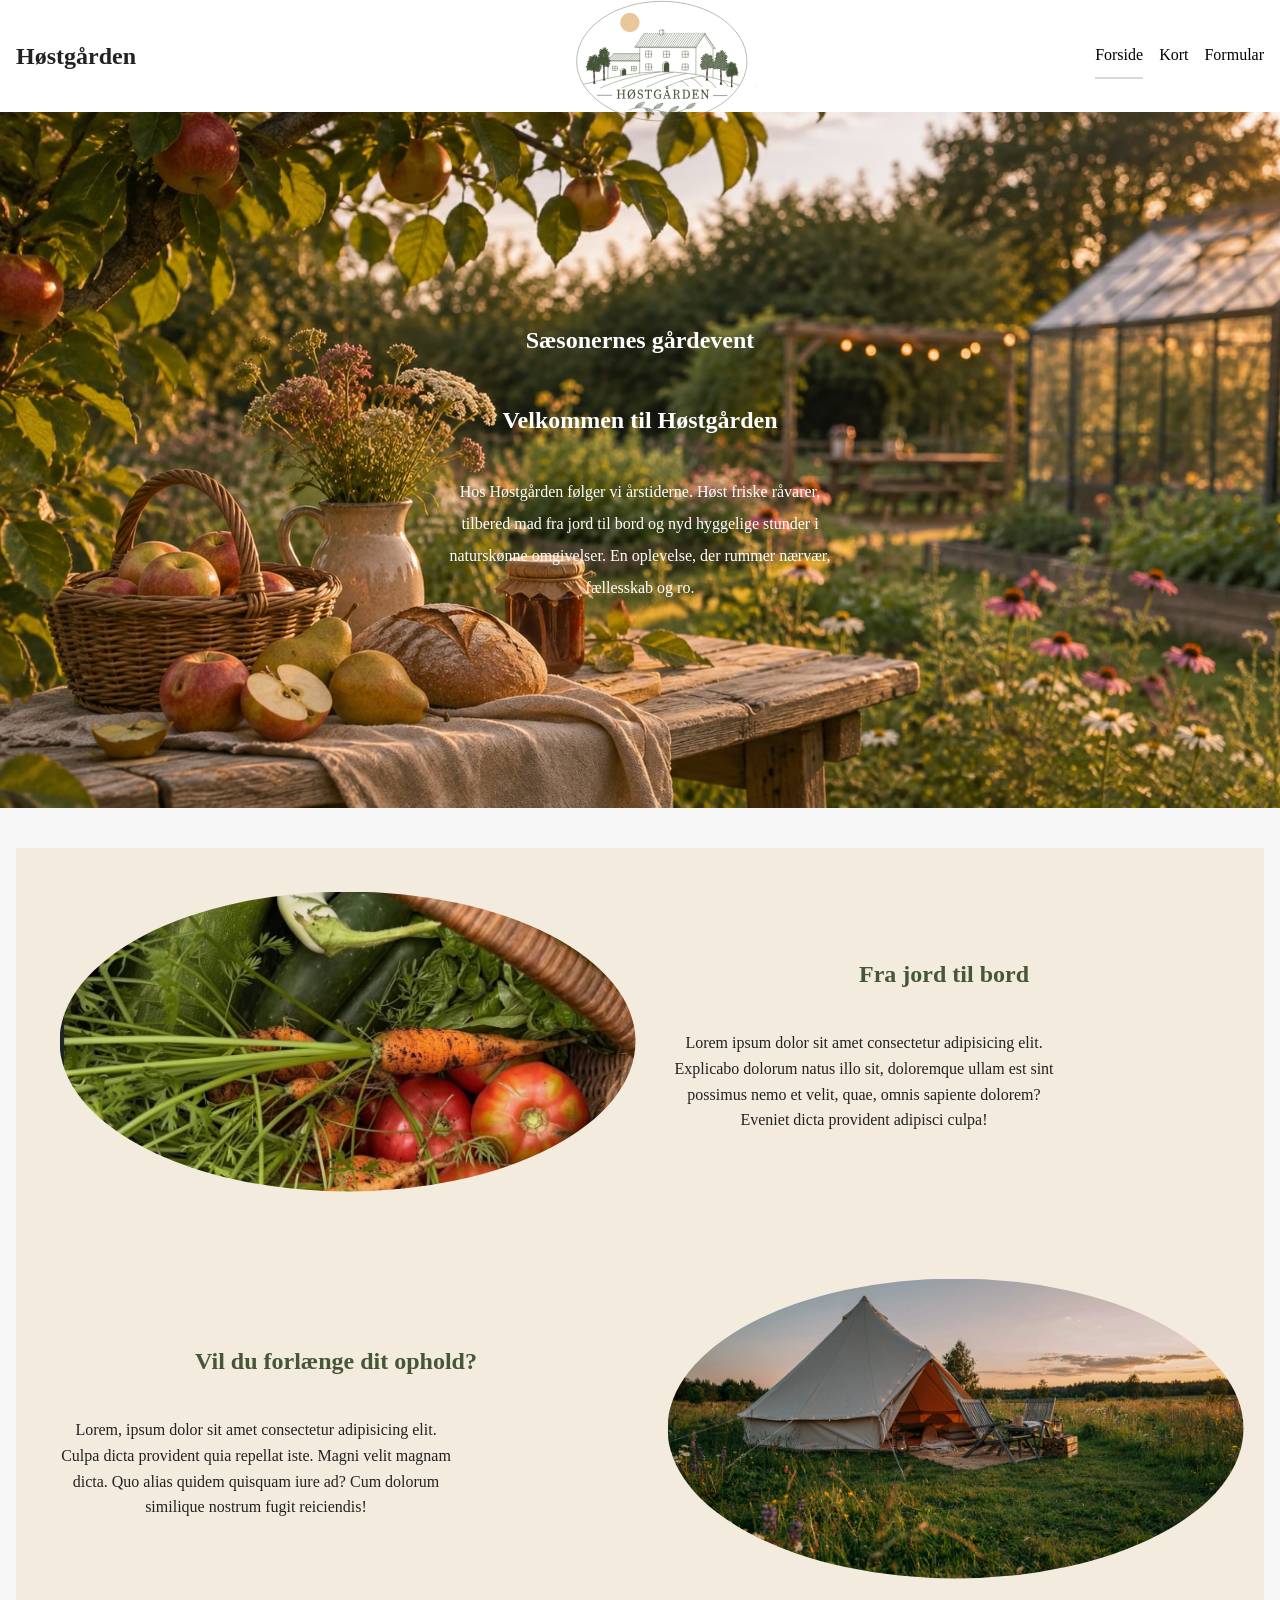
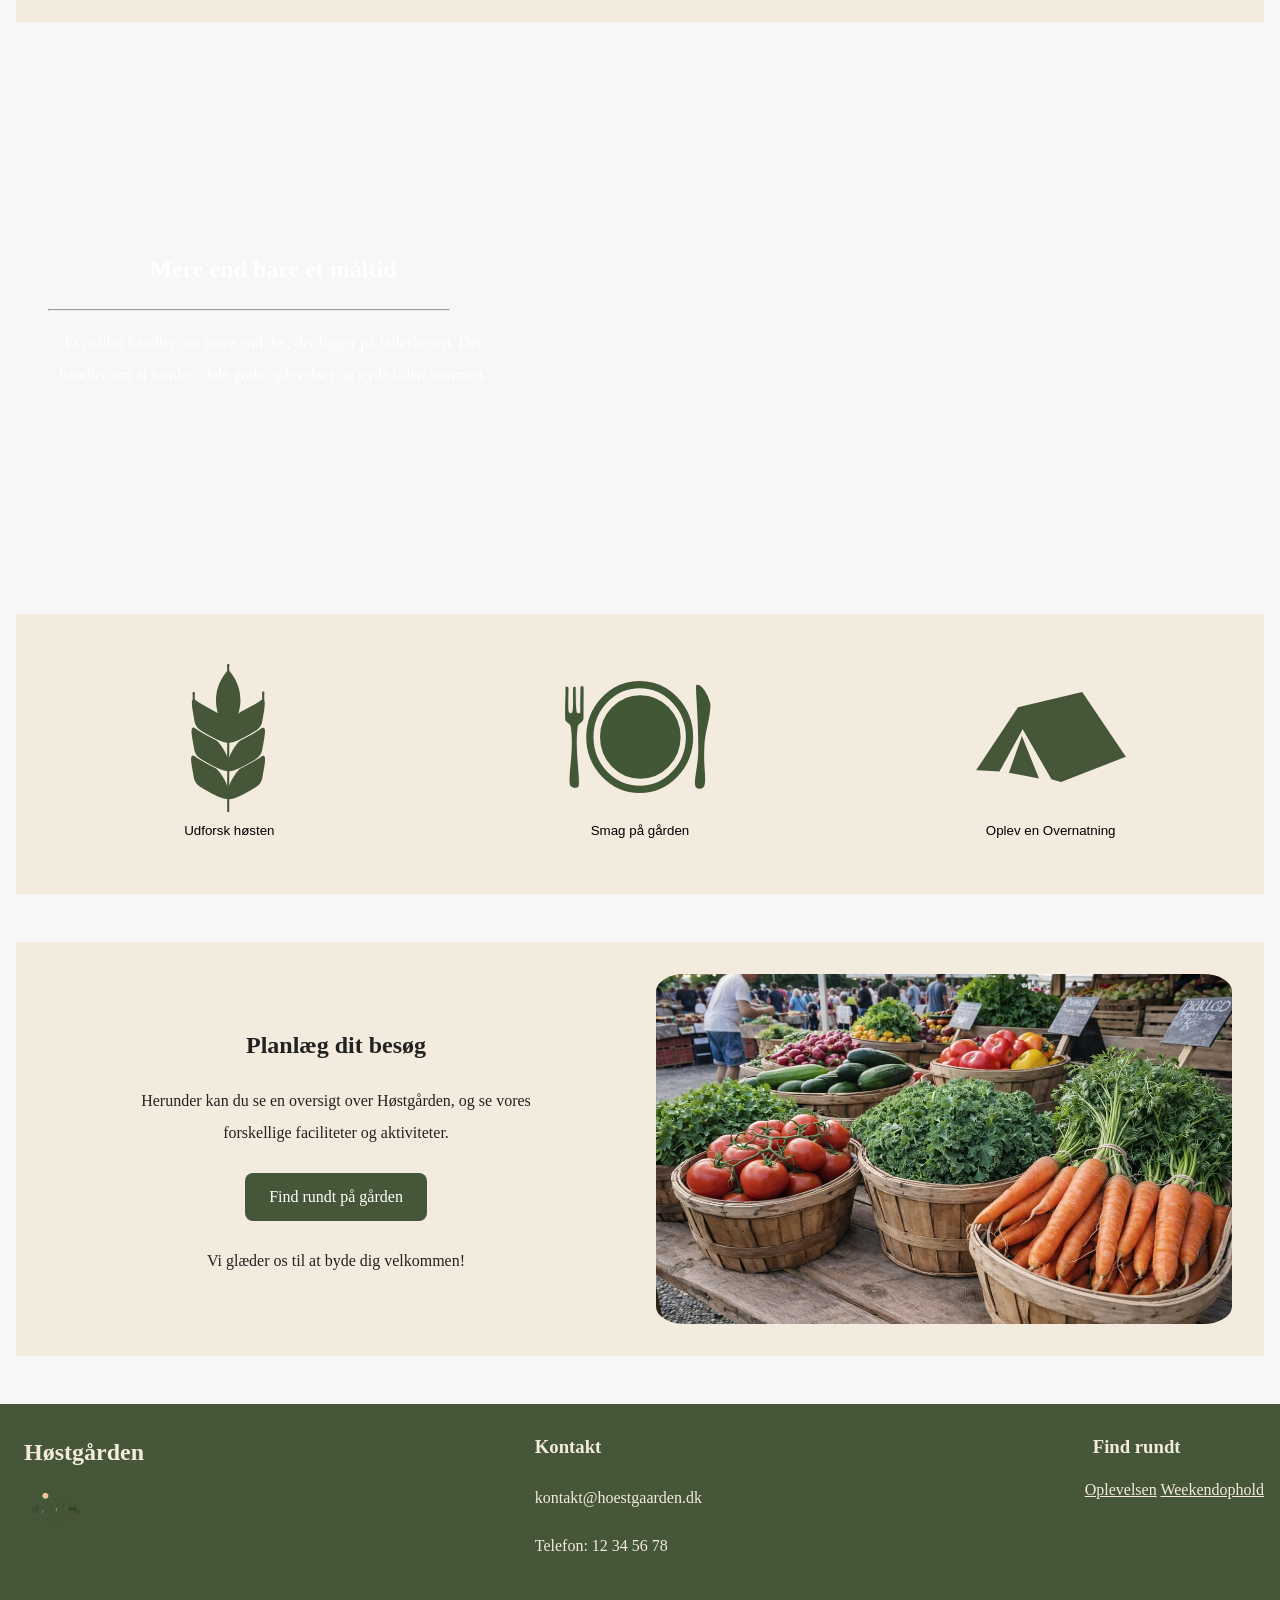
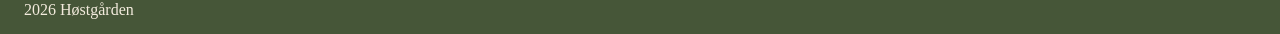
==== index.html @ 7b54ae26 "Forisde senest ændret 10/11" ====
<!DOCTYPE html>
<html lang="da">

<head>
  <meta charset="UTF-8">
  <meta name="viewport" content="width=device-width, initial-scale=1.0">
  <title>Høstgården</title>
  <link rel="preconnect" href="https://fonts.googleapis.com">
  <link rel="preconnect" href="https://fonts.gstatic.com" crossorigin>
  <link
    href="https://fonts.googleapis.com/css2?family=Cactus+Classical+Serif&family=Labrada:ital,wght@0,100..900;1,100..900&family=Montserrat:ital,wght@0,100..900;1,100..900&display=swap"
    rel="stylesheet">
  <link rel="stylesheet" href="./starter.css">
  <link rel="stylesheet" href="./style.css">
</head>

<body>
  <header class="site-header">
    <div class="header-content">
      <a class="site-logo" href="./">Høstgården</a>
      <img src="billeder/eventsitelogo.svg" alt="Høstgårdens logo" class="header-logo">
      <nav class="site-nav">
        <button>Menu</button>
        <ul class="menu" id="menu" popover>
          <li><a href="./" aria-current="page">Forside</a></li>
          <li><a href="./svg.html">Kort</a></li>
          <li><a href="./form.html">Formular</a></li>
        </ul>
      </nav>
    </div>
  </header>

  <main>
    <section class="hero">
      <div class="hero-indhold">
        <h1>Sæsonernes gårdevent</h1>
        <h2>Velkommen til Høstgården</h2>
        <p>Hos Høstgården følger vi årstiderne. Høst friske råvarer, tilbered mad fra jord til bord og
          nyd hyggelige stunder i naturskønne omgivelser. En oplevelse, der rummer nærvær, fællesskab og ro.</p>
      </div>
    </section>

    <section class="intro">
      <img src="/billeder/hostimg.jpg" alt="">
      <div>
        <h2>Fra jord til bord</h2>
        <p>Lorem ipsum dolor sit amet consectetur adipisicing elit. Explicabo dolorum natus illo sit, doloremque ullam
          est sint possimus nemo et velit, quae, omnis sapiente dolorem? Eveniet dicta provident adipisci culpa!</p>
      </div>
    </section>

    <section class="eventyr">
      <div>
        <h2>Vil du forlænge dit ophold?</h2>
        <p>Lorem, ipsum dolor sit amet consectetur adipisicing elit. Culpa dicta provident quia repellat iste. Magni
          velit magnam dicta. Quo alias quidem quisquam iure ad? Cum dolorum similique nostrum fugit reiciendis!</p>
      </div>
      <img src="/billeder/sovimg.png" alt="">
    </section>

    <section class="måltid">
      <div class="måltid-tekst">
        <h2>Mere end bare et måltid</h2>
        <hr>
        <p>Et måltid handler om mere end det, der ligger på tallerkenen. Det handler om at samles, dele gode
          oplevelser og nyde
          tiden sammen.</p>
      </div>
    </section>

    <section class="popupelementer">
      <div class="popup-figurer">

        <button type="button" popovertarget="popup-host">
          <img src="/billeder/høst.svg" alt="Høst">
          <p>Udforsk høsten</p>
        </button>

        <div id="popup-host" popover>
          <h2>Høst</h2>
          <p>Lorem ipsum dolor sit amet, consectetur adipisicing elit. Distinctio modi ipsa possimus, iusto, culpa vitae
            voluptas asperiores vero reiciendis illum adipisci sapiente eius sequi suscipit.</p>
          <img src="/billeder/hostimg.jpg" alt="">
        </div>

        <button type="button" popovertarget="popup-spis">
          <img src="/billeder/spis.svg" alt="spis">
          <p>Smag på gården</p>
        </button>

        <div id="popup-spis" popover>
          <h2>Spis</h2>
          <p>Lorem ipsum dolor sit amet consectetur adipisicing elit. Architecto porro officia, quo, aperiam tempora
            saepe facilis laudantium autem incidunt quisquam fugiat.</p>
          <img src="billeder/spisimg.jpg" alt="Spis">
        </div>

        <button type="button" popovertarget="popup-sov">
          <img src="/billeder/sov.svg" alt="Sov">
          <p>Oplev en Overnatning</p>
        </button>

        <div id="popup-sov" popover>
          <h2>Sov</h2>
          <p>Lorem ipsum dolor sit amet consectetur adipisicing elit. Exercitationem nihil possimus nostrum vel sit
            magni adipisci, impedit tempore dolores ab eos iste beatae dolore libero, id ea sed atque? Eos.</p>
          <img src="billeder/sovimg.png" alt="">
        </div>

      </div>
    </section>


    <section class="planlæg-besøg">
      <div class="planlæg-tekst">
        <h2>Planlæg dit besøg</h2>
        <p>Herunder kan du se en oversigt over Høstgården,
          og se vores forskellige faciliteter og aktiviteter.
        </p>
        <a href="#" class="knap">Find rundt på gården</a>

        <p class="velkommen">
          Vi glæder os til at byde dig velkommen!
        </p>
      </div>

      <img class="nederstebillede" src="billeder/nederstebillede.jpg" alt="hovedhuset">
    </section>
  </main>

  <footer class="site-footer">

    <div class="footer-content">

      <div class="footer-logo">
        <h2>Høstgården</h2>
        <img src="billeder/eventsitelogo.svg" alt="">
      </div>

      <div class="footer-kontakt">
        <h3>Kontakt</h3>
        <p>kontakt@hoestgaarden.dk</p>
        <p>Telefon: 12 34 56 78</p>
      </div>

      <div class="footer-links">
        <h3>Find rundt</h3>
        <a href="#oplevelsen">Oplevelsen</a>
        <a href="#ophold">Weekendophold</a>
      </div>

    </div>

    <div class="footer-bottom">
      <p>2026 Høstgården</p>
    </div>

  </footer <script src="./script.js">
  </script>
</body>

</html>
---- style.css ----
/* Fonts */
.cactus-classical-serif-regular {
  font-family: "Cactus Classical Serif", serif;
  font-weight: 400;
  font-style: normal;
}

.labrada {
  font-family: "Labrada", serif;
  font-optical-sizing: auto;
  font-weight: 400;
  font-style: italic;
}

.montserrat {
  font-family: "Montserrat", sans-serif;
  font-optical-sizing: auto;
  font-weight: 400;
  font-style: normal;
}

/* Variabler */
html {
  --color-page: #f7f7f7;
  --color-surface: #fff;
  --color-text: #222;
  --color-muted: #666;
  --color-border: #d8d8d8;
  --space-05: 0.5rem;
  --space-1: 1rem;
  --space-2: 2rem;
  --space-3: 3rem;

  background: var(--color-page);
  color: var(--color-text);
}

/* Globalt layout */
body {
  margin: 0;
  min-height: 100svh;
  line-height: 2;
  display: grid;
  grid-template-rows: auto 1fr auto;
  grid-template-columns: minmax(1rem, 1fr) minmax(0, 85rem) minmax(1rem, 1fr);
}

main {
  display: grid;
  grid-template-columns: inherit;
  grid-column: 1 / -1;
  align-content: start;
}

main > * {
  grid-column: 2;
  padding-block: var(--space-3);
}

/* Forside */
.hero {
  background-image: url(/billeder/herobillede.jpg);
  background-size: cover;
  grid-column: 1/-1;
  min-height: 600px;
  display: grid;
  place-items: center;
  margin-bottom: 2.5rem;
}
.hero-indhold {
  color: #fff;
  text-align: center;
  display: grid;
  grid-template-columns: 1fr;
  gap: 1rem;
}
.hero-indhold p {
  max-width: 50ch;
}
.hero-logo {
  width: 120px;
  height: auto;
  justify-self: center;
}

.intro,
.eventyr {
  display: grid;
  grid-template-columns: 1fr 1fr;
  align-items: center;
  gap: 2rem;
  text-align: center;
  padding: 2rem;
  background-color: #f3ebdd;
}

.intro h2,
.eventyr h2 {
  margin-bottom: 1rem;
  color: #465638;
}

.intro h2,
.intro p,
.eventyr h2,
.eventyr p {
  text-align: center;
}

.intro p,
.eventyr p {
  max-width: 50ch;
  line-height: 1.6;
  text-align: center;
}

.intro > img,
.eventyr img {
  width: 100%;
  height: 300px;
  object-fit: cover;
  padding: 2%;
  border-radius: 65%;
}

h1,
h2,
h3,
p {
  margin: 0;
  padding: 0.5rem;
}

.popupelementer {
  background-color: #f3ebdd;
  margin-top: 3rem;
  padding: 3rem 2rem;
}

.popupelementer [popover] {
  background-color: #e1e6d8;
  color: #465638;
  border: 1px solid #465638;
  border-radius: 2%;
  padding: 2rem;
  width: 400px;
  max-width: 90%;
  max-height: 500px;
  margin: auto;

  opacity: 0;
  transition: 0.5s;
  transition-behavior: allow-discrete;
}

.eventyr .popupelementer {
  grid-column: 1 / -1;
  width: 100%;
  margin-top: 0;
}
.popupelementer [popover] img {
  display: block;
  width: 100%;
  max-width: 300px;
  height: 200px;
  object-fit: cover;
  border-radius: 20px;
  margin: 1rem auto;
}

.popupelementer :popover-open {
  opacity: 1;
}

@starting-style {
  .popupelementer [popover]:popover-open {
    opacity: 0;
  }
}

.popup-figurer button img {
  width: 150px;
  height: 150px;
  object-fit: contain;
}

.popup-figurer button {
  border: none;
  background: transparent;
  padding: 0;
  cursor: pointer;
}
.popup-figurer {
  display: grid;
  grid-template-columns: repeat(3, 1fr);
  gap: 3rem;
  justify-items: center;
}

.måltid {
  background-image: url("/billeder/mereendmåltid.jpg");
  background-size: cover;
  background-position: center;
  min-height: 400px;
  margin-top: 3rem;
  display: grid;
  place-items: center start;
  text-align: left;
  color: white;
}
.måltid-tekst {
  max-width: 450px;
  text-align: center;
  padding: 3rem 2rem;
}

.måltid hr {
  width: 400px;
  margin-left: 0;
}

.planlæg-besøg {
  display: grid;
  grid-template-columns: 1fr 1fr;
  align-items: center;
  gap: 2rem;
  background-color: #f3ebdd;
  padding: 2rem;
  margin-top: 3rem;
  margin-bottom: 3rem;
}

.planlæg-besøg > img {
  width: 100%;
  height: 350px;
  object-fit: cover;
}

.planlæg-tekst {
  padding: 2rem;
  text-align: center;
  align-self: center;
  justify-self: center;
  max-width: 450px;
}

.knap {
  display: inline-block;
  background-color: #465638;
  color: white;
  padding: 0.5rem 1.5rem;
  border-radius: 8px;
  text-decoration: none;
  margin: 1rem;
}

.nederstebillede {
  border-radius: 5%;
}

.svg-page {
  display: grid;
  gap: var(--space-2);
}

.svg-intro {
  display: grid;
  gap: var(--space-1);
  max-width: 60ch;
}

.svg-intro p {
  color: var(--color-muted);
}

.svg-layout {
  display: grid;
  gap: var(--space-2);
  align-items: start;
  @media (width > 800px) {
    grid-template-columns: 1fr min(40%, 36ch);
  }
}

.form-page {
  display: grid;
  gap: var(--space-2);
  @media (width > 600px) {
    grid-template-columns: min(40%, 50ch) 1fr;
  }
}

.form-intro {
  display: grid;
  gap: var(--space-1);
  align-content: start;
  max-width: 60ch;
}

.form-intro p {
  color: var(--color-muted);
}

.opsamling-page {
  display: grid;
  gap: var(--space-2);
  align-items: start;

  @media (width > 800px) {
    grid-template-columns: minmax(0, 44ch) minmax(20rem, 1fr);
  }
}

.opsamling-intro {
  display: grid;
  gap: var(--space-1);
  max-width: 60ch;
}

.opsamling-intro p {
  color: var(--color-muted);
}

.error-page {
  display: grid;
  gap: var(--space-1);
  max-width: 60ch;
}

.error-page p {
  color: var(--color-muted);
}

/* Header og footer */
.site-header,
.site-footer {
  grid-column: 1 / -1;

  display: grid;
  grid-template-columns: inherit;
  background: var(--color-surface);
}

.site-footer,
.site-footer h2,
.site-footer h3,
.site-footer p,
.site-footer a {
  background-color: #465638;
  color: #f3ebdd;
}

.header-content,
.footer-content,
.footer-bottom {
  grid-column: 2;
}

.header-content {
  min-height: 7rem;
  display: flex;
  justify-content: space-between;
  align-items: center;
  gap: var(--space-1);
}

.site-logo {
  color: inherit;
  font-weight: 700;
  text-decoration: none;
  font-size: 1.5rem;
}

.header-logo {
  width: 250px;
  height: auto;
  position: absolute;
  left: 42%;
}

.footer-content {
  padding-block: var(--space-1);
  display: flex;
  flex-wrap: wrap;
  justify-content: space-between;
  gap: var(--space-1);
  color: var(--color-muted);
}

.footer-logo img {
  width: 80px;
  height: auto;
}

/* Navigation */
[popover] {
  margin: 0;
  padding: 0;
  border: none;
  background: transparent;
}

.site-nav button {
  padding: 0.4rem 0.7rem;
  border: 1px solid var(--color-border);
  background: var(--color-surface);
  @media (width > 600px) {
    display: none;
  }
}

.menu {
  margin: 0;
  padding: var(--space-1);
  list-style: none;
  background: var(--color-surface);
  border: 1px solid var(--color-border);
  @media (width > 600px) {
    display: flex;
    gap: var(--space-1);
    padding: 0;
    border: none;
    background: none;
    position: static;
  }
}

.menu a {
  display: block;
  padding: 0.4rem 0;
  color: inherit;
  text-decoration: none;
  border-bottom: 2px solid #0000;
  font-size: 1rem;
}

.menu a[aria-current="page"] {
  border-bottom-color: var(--color-border);
}

/* Flader */
.panel,
.svg-placeholder,
.form-placeholder,
.opsamling-placeholder {
  background: var(--color-surface);
  border: 1px solid var(--color-border);
}

.panel {
  padding: var(--space-1);
  display: grid;
  gap: var(--space-1);
}

.svg-placeholder,
.opsamling-placeholder {
  min-height: -webkit-fill-available;
  min-height: stretch;
}

.form-placeholder {
  min-height: -webkit-fill-available;
  min-height: stretch;
  padding: var(--space-1);
}

/* Details */
.accordion {
  display: grid;
  gap: var(--space-05);
}

.accordion-item {
  border: 1px solid var(--color-border);
  background: var(--color-surface);
}

.accordion-item p {
  padding: 0 var(--space-1) var(--space-1);
  color: var(--color-muted);
}

/* Knap/link */
.button {
  justify-self: start;
  display: inline-block;
  padding: 0.5rem 0.8rem;
  border: 1px solid var(--color-border);
  background: var(--color-surface);
  color: inherit;
  text-decoration: none;
}
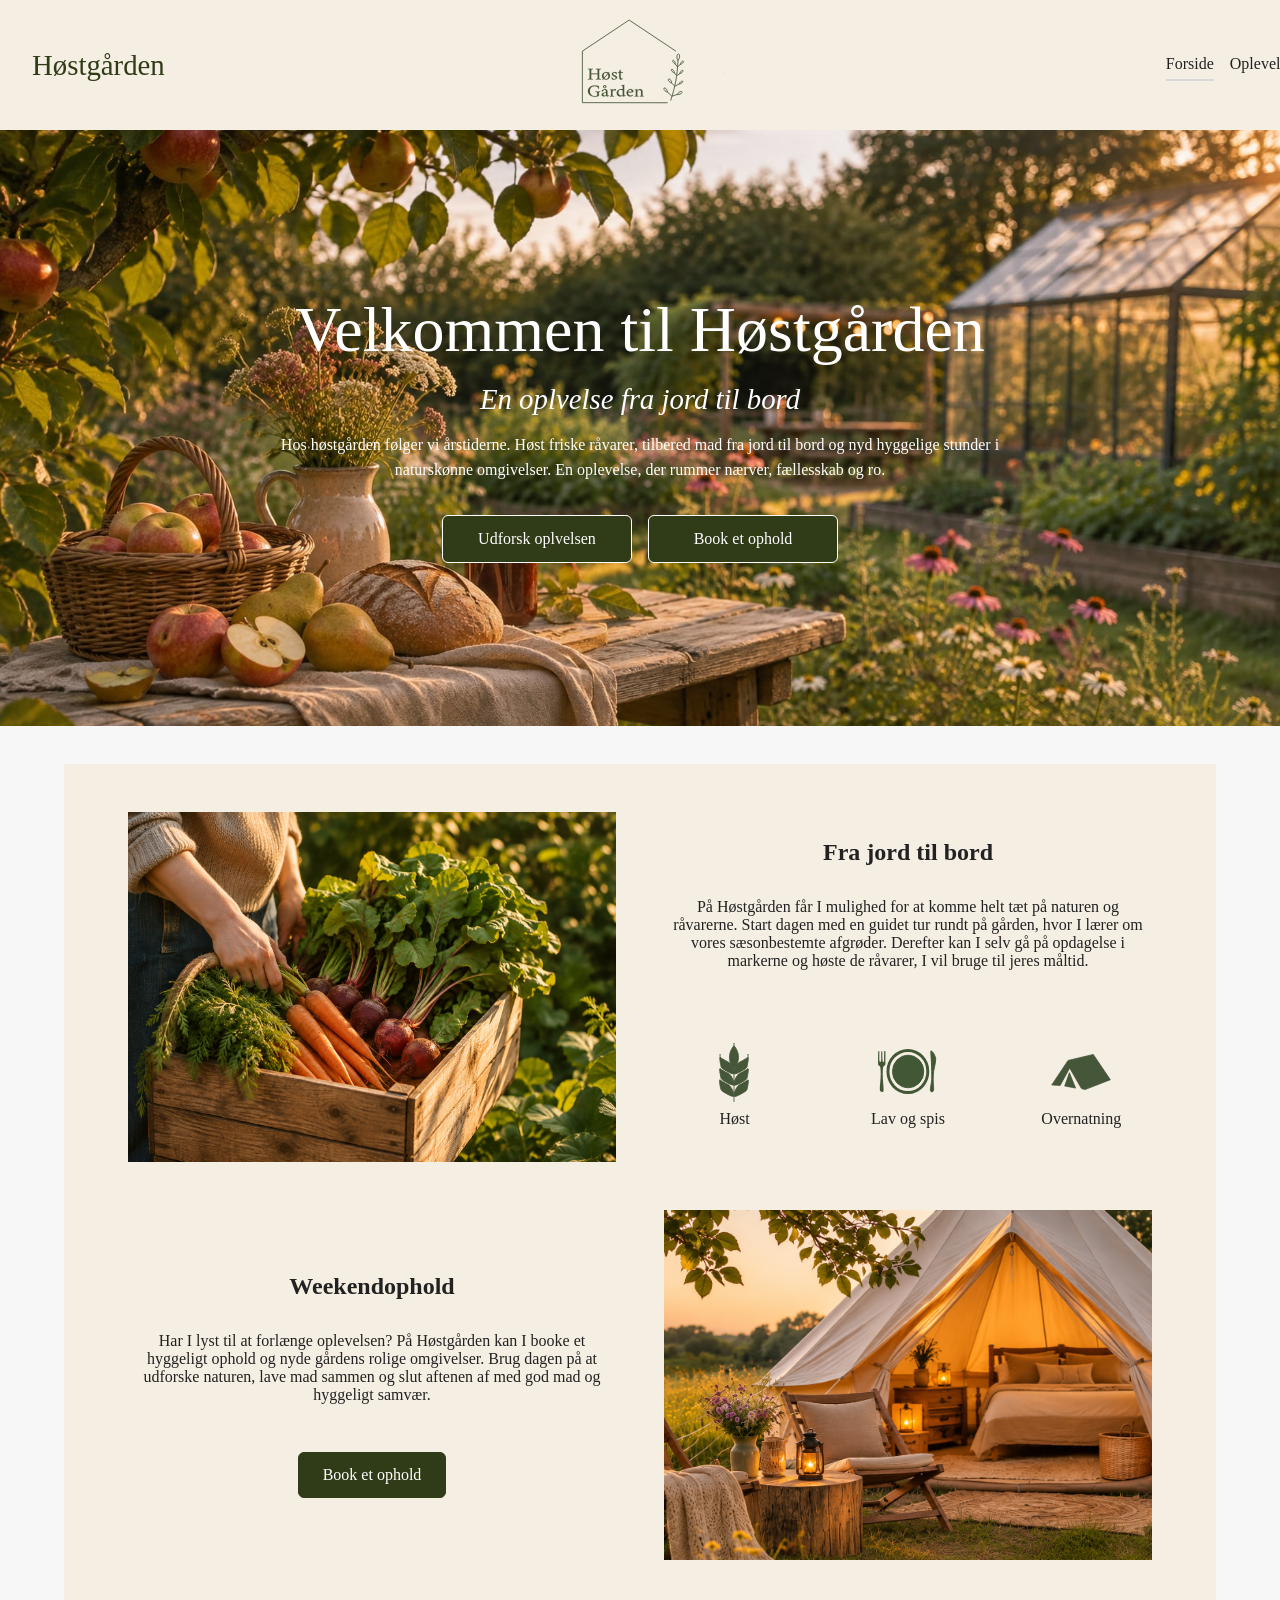
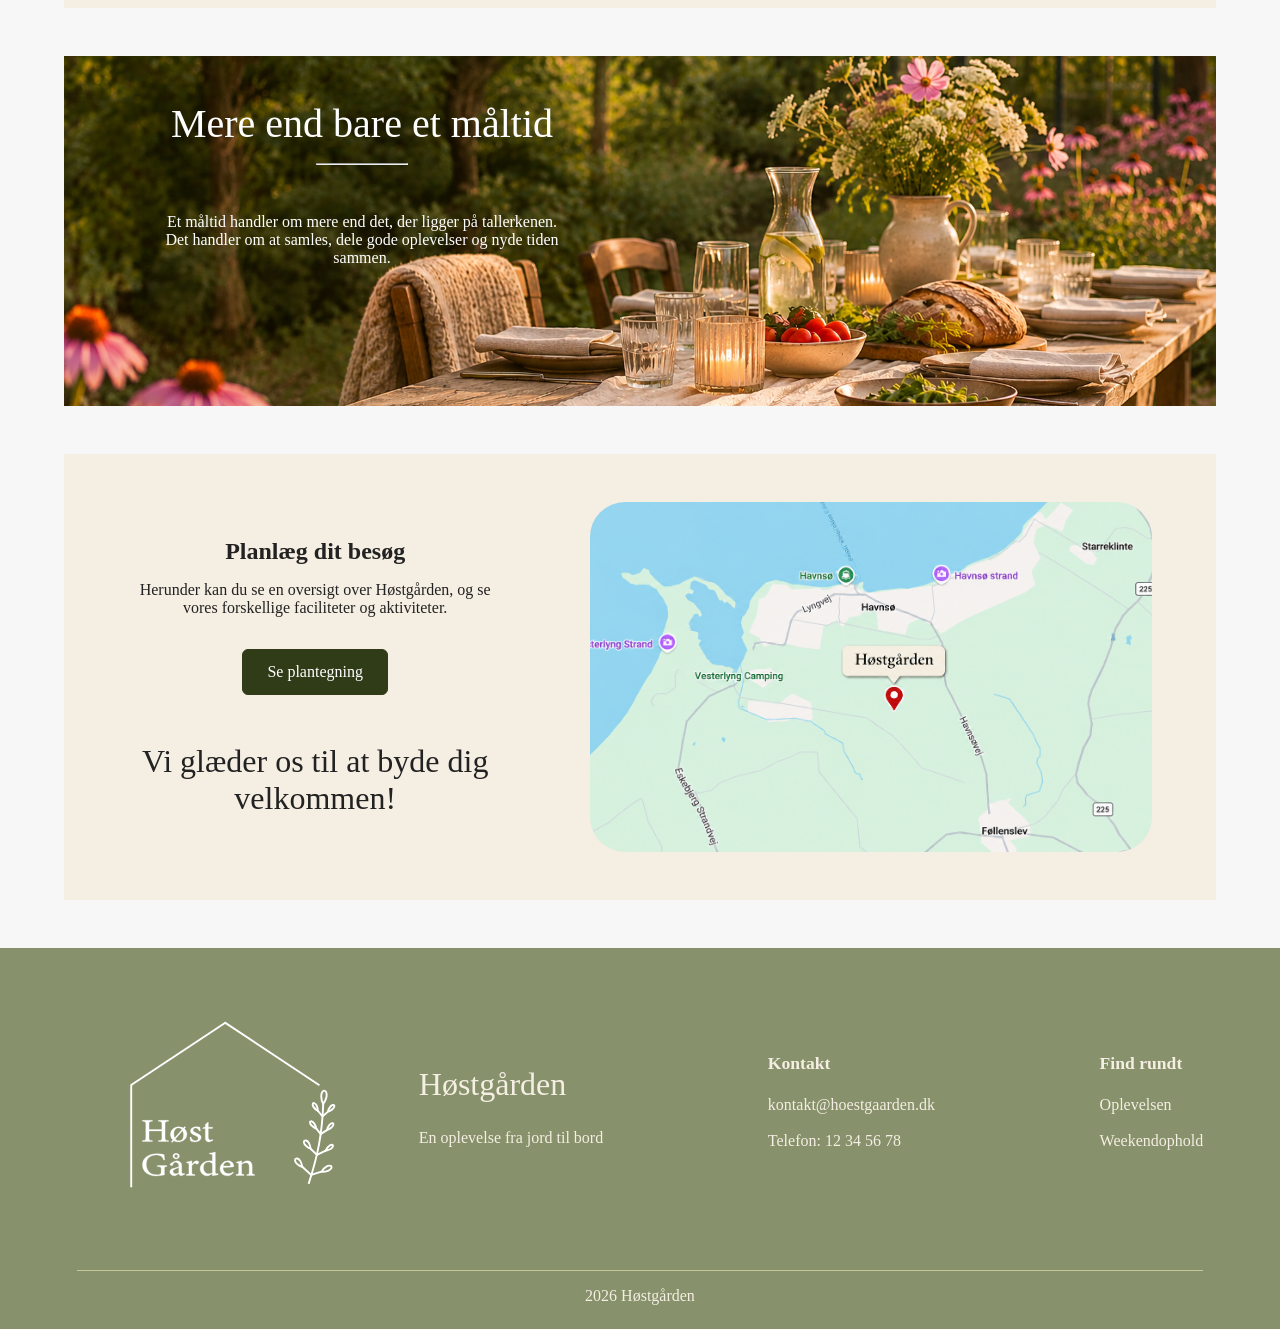
==== commit 75336d0e: "Merge pull request #1 from Natasjawpe/Forside-ida Færdig forside 10/11" ====
--- a/index.html
+++ b/index.html
@@ -5,11 +5,6 @@
   <meta charset="UTF-8">
   <meta name="viewport" content="width=device-width, initial-scale=1.0">
   <title>Høstgården</title>
-  <link rel="preconnect" href="https://fonts.googleapis.com">
-  <link rel="preconnect" href="https://fonts.gstatic.com" crossorigin>
-  <link
-    href="https://fonts.googleapis.com/css2?family=Cactus+Classical+Serif&family=Labrada:ital,wght@0,100..900;1,100..900&family=Montserrat:ital,wght@0,100..900;1,100..900&display=swap"
-    rel="stylesheet">
   <link rel="stylesheet" href="./starter.css">
   <link rel="stylesheet" href="./style.css">
 </head>
@@ -18,44 +13,111 @@
   <header class="site-header">
     <div class="header-content">
       <a class="site-logo" href="./">Høstgården</a>
-      <img src="billeder/eventsitelogo.svg" alt="Høstgårdens logo" class="header-logo">
+      <img src="billeder/eventsite_logo_2.svg" alt="logo" class="header-logo">
       <nav class="site-nav">
-        <button>Menu</button>
-        <ul class="menu" id="menu" popover>
+        <ul class="menu">
           <li><a href="./" aria-current="page">Forside</a></li>
-          <li><a href="./svg.html">Kort</a></li>
-          <li><a href="./form.html">Formular</a></li>
+          <li><a href="#oplevelsen">Oplevelsen</a></li>
+          <li><a href="#ophold">Ophold</a></li>
+          <li><a href="#praktisk-info">Praktisk info</a></li>
         </ul>
       </nav>
     </div>
   </header>
 
   <main>
+
     <section class="hero">
-      <div class="hero-indhold">
-        <h1>Sæsonernes gårdevent</h1>
-        <h2>Velkommen til Høstgården</h2>
-        <p>Hos Høstgården følger vi årstiderne. Høst friske råvarer, tilbered mad fra jord til bord og
-          nyd hyggelige stunder i naturskønne omgivelser. En oplevelse, der rummer nærvær, fællesskab og ro.</p>
+      <div class="hero-text">
+
+        <h1>Velkommen til Høstgården</h1>
+        <h2>En oplvelse fra jord til bord</h2>
+        <p>Hos høstgården følger vi årstiderne. Høst friske råvarer, tilbered mad fra jord til bord og nyd hyggelige
+          stunder i naturskønne omgivelser. En oplevelse, der rummer nærver, fællesskab og ro.
+        </p>
+
+        <div class="hero-buttons">
+          <a href="#oplevelsen">Udforsk oplvelsen</a>
+          <a href="#" class="knap">Book et ophold</a>
+
+        </div>
+    </section>
+
+    <section class="oplevelsen" id="oplevelsen">
+
+      <img src="billeder/Grøntsagskurv.png" alt="Grøntsagskurv">
+
+      <div class="oplevelse-tekst">
+        <h2>Fra jord til bord</h2>
+
+        <p>På Høstgården får I mulighed for at komme helt tæt
+          på naturen og råvarerne. Start dagen med en guidet
+          tur rundt på gården, hvor I lærer om vores
+          sæsonbestemte afgrøder. Derefter kan I selv gå på
+          opdagelse i markerne og høste de råvarer, I vil
+          bruge til jeres måltid.
+        </p>
+        <div class="aktiviteter">
+
+          <button type="button" class="aktivitet" popovertarget="pop-host">
+            <img src="billeder/høst.svg" alt="Høst">
+            <p>Høst</p>
+          </button>
+
+          <button type="button" class="aktivitet" popovertarget="pop-spis">
+            <img src="billeder/spis.svg" alt="Lav og spis">
+            <p>Lav og spis</p>
+          </button>
+
+          <button type="button" class="aktivitet" popovertarget="pop-sov">
+            <img src="billeder/sov.svg" alt="Overnatning">
+            <p>Overnatning</p>
+          </button>
+
+        </div>
+
+        <div id="pop-host" popover>
+          <h2>Høst</h2>
+          <p>På Høstgården kan du selv høste friske, sæsonbestemte råvarer direkte fra marken. Oplev glæden ved at komme
+            tæt på
+            naturen og se, hvor maden kommer fra.</p>
+          <img src="billeder/hostimg.jpg" alt="">
+        </div>
+
+        <div id="pop-spis" popover>
+          <h2>Lav og spis</h2>
+          <p>Her kan I sammen tilberede et lækkert måltid med friske råvarer fra gården. Nyd madlavningen, fællesskabet
+            og oplevelsen
+            af at skabe et måltid fra bunden.</p>
+          <img src="billeder/spisimg.jpg" alt="">
+        </div>
+
+        <div id="pop-sov" popover>
+          <h2>Overnatning</h2>
+          <p>Nyd en overnatning midt i naturen, hvor I kan slappe af og komme helt ned i gear. Vågn op til frisk luft,
+            smukke
+            omgivelser og en hyggelig morgen på Høstgården.</p>
+          <img src="billeder/sovimg.png" alt="">
+        </div>
       </div>
     </section>
 
-    <section class="intro">
-      <img src="/billeder/hostimg.jpg" alt="">
-      <div>
-        <h2>Fra jord til bord</h2>
-        <p>Lorem ipsum dolor sit amet consectetur adipisicing elit. Explicabo dolorum natus illo sit, doloremque ullam
-          est sint possimus nemo et velit, quae, omnis sapiente dolorem? Eveniet dicta provident adipisci culpa!</p>
+    <section class="weekendophold" id="ophold">
+
+      <div class="weekend-tekst">
+        <h2>Weekendophold</h2>
+
+        <p>Har I lyst til at forlænge oplevelsen? På Høstgården kan I booke et hyggeligt ophold og nyde gårdens
+          rolige
+          omgivelser.
+          Brug dagen på at udforske naturen, lave mad sammen og slut aftenen af med god mad og hyggeligt samvær.
+        </p>
+
+        <a href="#" class="knap">Book et ophold</a>
       </div>
-    </section>
 
-    <section class="eventyr">
-      <div>
-        <h2>Vil du forlænge dit ophold?</h2>
-        <p>Lorem, ipsum dolor sit amet consectetur adipisicing elit. Culpa dicta provident quia repellat iste. Magni
-          velit magnam dicta. Quo alias quidem quisquam iure ad? Cum dolorum similique nostrum fugit reiciendis!</p>
-      </div>
-      <img src="/billeder/sovimg.png" alt="">
+      <img src="billeder/overnatning.png" alt="Hyggeligt ophold på Høstgården">
+
     </section>
 
     <section class="måltid">
@@ -68,63 +130,20 @@
       </div>
     </section>
 
-    <section class="popupelementer">
-      <div class="popup-figurer">
-
-        <button type="button" popovertarget="popup-host">
-          <img src="/billeder/høst.svg" alt="Høst">
-          <p>Udforsk høsten</p>
-        </button>
-
-        <div id="popup-host" popover>
-          <h2>Høst</h2>
-          <p>Lorem ipsum dolor sit amet, consectetur adipisicing elit. Distinctio modi ipsa possimus, iusto, culpa vitae
-            voluptas asperiores vero reiciendis illum adipisci sapiente eius sequi suscipit.</p>
-          <img src="/billeder/hostimg.jpg" alt="">
-        </div>
-
-        <button type="button" popovertarget="popup-spis">
-          <img src="/billeder/spis.svg" alt="spis">
-          <p>Smag på gården</p>
-        </button>
-
-        <div id="popup-spis" popover>
-          <h2>Spis</h2>
-          <p>Lorem ipsum dolor sit amet consectetur adipisicing elit. Architecto porro officia, quo, aperiam tempora
-            saepe facilis laudantium autem incidunt quisquam fugiat.</p>
-          <img src="billeder/spisimg.jpg" alt="Spis">
-        </div>
-
-        <button type="button" popovertarget="popup-sov">
-          <img src="/billeder/sov.svg" alt="Sov">
-          <p>Oplev en Overnatning</p>
-        </button>
-
-        <div id="popup-sov" popover>
-          <h2>Sov</h2>
-          <p>Lorem ipsum dolor sit amet consectetur adipisicing elit. Exercitationem nihil possimus nostrum vel sit
-            magni adipisci, impedit tempore dolores ab eos iste beatae dolore libero, id ea sed atque? Eos.</p>
-          <img src="billeder/sovimg.png" alt="">
-        </div>
-
-      </div>
-    </section>
-
-
     <section class="planlæg-besøg">
       <div class="planlæg-tekst">
         <h2>Planlæg dit besøg</h2>
         <p>Herunder kan du se en oversigt over Høstgården,
           og se vores forskellige faciliteter og aktiviteter.
         </p>
-        <a href="#" class="knap">Find rundt på gården</a>
+        <a href="#" class="knap">Se plantegning</a>
 
         <p class="velkommen">
           Vi glæder os til at byde dig velkommen!
         </p>
       </div>
 
-      <img class="nederstebillede" src="billeder/nederstebillede.jpg" alt="hovedhuset">
+      <img src="billeder/waypoint.jpg" alt="hovedhuset">
     </section>
   </main>
 
@@ -133,10 +152,17 @@
     <div class="footer-content">
 
       <div class="footer-logo">
-        <h2>Høstgården</h2>
-        <img src="billeder/eventsitelogo.svg" alt="">
+
+        <div class="footer-logo-box">
+          <img src="billeder/logo_hvid.svg" alt="Høstgården logo">
+        </div>
+
+        <div class="footer-brand-text">
+          <h2>Høstgården</h2>
+          <p>En oplevelse fra jord til bord</p>
+        </div>
+
       </div>
-
       <div class="footer-kontakt">
         <h3>Kontakt</h3>
         <p>kontakt@hoestgaarden.dk</p>
@@ -155,8 +181,8 @@
       <p>2026 Høstgården</p>
     </div>
 
-  </footer <script src="./script.js">
-  </script>
+  </footer>
+  <script src="./script.js"></script>
 </body>
 
 </html>
--- a/style.css
+++ b/style.css
@@ -1,24 +1,3 @@
-/* Fonts */
-.cactus-classical-serif-regular {
-  font-family: "Cactus Classical Serif", serif;
-  font-weight: 400;
-  font-style: normal;
-}
-
-.labrada {
-  font-family: "Labrada", serif;
-  font-optical-sizing: auto;
-  font-weight: 400;
-  font-style: italic;
-}
-
-.montserrat {
-  font-family: "Montserrat", sans-serif;
-  font-optical-sizing: auto;
-  font-weight: 400;
-  font-style: normal;
-}
-
 /* Variabler */
 html {
   --color-page: #f7f7f7;
@@ -39,52 +18,25 @@
 body {
   margin: 0;
   min-height: 100svh;
-  line-height: 2;
   display: grid;
   grid-template-rows: auto 1fr auto;
-  grid-template-columns: minmax(1rem, 1fr) minmax(0, 85rem) minmax(1rem, 1fr);
-}
-
-main {
-  display: grid;
-  grid-template-columns: inherit;
+  grid-template-columns: minmax(1rlh, 1fr) minmax(0, 75rem) minmax(1rlh, 1fr);
+}
+
+.hero {
+  background-image: url(billeder/høstgården.jpg);
+  background-size: cover;
+  background-position: center;
+  min-height: 500px;
   grid-column: 1 / -1;
-  align-content: start;
-}
-
-main > * {
-  grid-column: 2;
-  padding-block: var(--space-3);
-}
-
-/* Forside */
-.hero {
-  background-image: url(/billeder/herobillede.jpg);
-  background-size: cover;
-  grid-column: 1/-1;
-  min-height: 600px;
   display: grid;
   place-items: center;
-  margin-bottom: 2.5rem;
-}
-.hero-indhold {
-  color: #fff;
-  text-align: center;
-  display: grid;
-  grid-template-columns: 1fr;
-  gap: 1rem;
-}
-.hero-indhold p {
-  max-width: 50ch;
-}
-.hero-logo {
-  width: 120px;
-  height: auto;
-  justify-self: center;
-}
-
-.intro,
-.eventyr {
+  margin-bottom: 3%;
+  position: relative;
+  place-items: center;
+}
+.oplevelsen,
+.weekendophold {
   display: grid;
   grid-template-columns: 1fr 1fr;
   align-items: center;
@@ -94,168 +46,71 @@
   background-color: #f3ebdd;
 }
 
-.intro h2,
-.eventyr h2 {
-  margin-bottom: 1rem;
-  color: #465638;
-}
-
-.intro h2,
-.intro p,
-.eventyr h2,
-.eventyr p {
-  text-align: center;
-}
-
-.intro p,
-.eventyr p {
-  max-width: 50ch;
-  line-height: 1.6;
-  text-align: center;
-}
-
-.intro > img,
-.eventyr img {
-  width: 100%;
-  height: 300px;
-  object-fit: cover;
-  padding: 2%;
-  border-radius: 65%;
-}
-
-h1,
-h2,
-h3,
-p {
-  margin: 0;
-  padding: 0.5rem;
-}
-
-.popupelementer {
-  background-color: #f3ebdd;
-  margin-top: 3rem;
-  padding: 3rem 2rem;
-}
-
-.popupelementer [popover] {
-  background-color: #e1e6d8;
-  color: #465638;
-  border: 1px solid #465638;
-  border-radius: 2%;
-  padding: 2rem;
-  width: 400px;
-  max-width: 90%;
-  max-height: 500px;
-  margin: auto;
-
-  opacity: 0;
-  transition: 0.5s;
-  transition-behavior: allow-discrete;
-}
-
-.eventyr .popupelementer {
-  grid-column: 1 / -1;
-  width: 100%;
-  margin-top: 0;
-}
-.popupelementer [popover] img {
-  display: block;
-  width: 100%;
-  max-width: 300px;
-  height: 200px;
-  object-fit: cover;
-  border-radius: 20px;
-  margin: 1rem auto;
-}
-
-.popupelementer :popover-open {
-  opacity: 1;
-}
-
-@starting-style {
-  .popupelementer [popover]:popover-open {
-    opacity: 0;
-  }
-}
-
-.popup-figurer button img {
-  width: 150px;
-  height: 150px;
-  object-fit: contain;
-}
-
-.popup-figurer button {
-  border: none;
-  background: transparent;
-  padding: 0;
-  cursor: pointer;
-}
-.popup-figurer {
-  display: grid;
-  grid-template-columns: repeat(3, 1fr);
+.oplevelsen {
+  display: grid;
+  grid-template-columns: 1fr fr;
   gap: 3rem;
-  justify-items: center;
-}
-
-.måltid {
-  background-image: url("/billeder/mereendmåltid.jpg");
-  background-size: cover;
-  background-position: center;
-  min-height: 400px;
-  margin-top: 3rem;
-  display: grid;
-  place-items: center start;
-  text-align: left;
-  color: white;
-}
-.måltid-tekst {
-  max-width: 450px;
-  text-align: center;
-  padding: 3rem 2rem;
-}
-
-.måltid hr {
-  width: 400px;
-  margin-left: 0;
-}
-
-.planlæg-besøg {
-  display: grid;
-  grid-template-columns: 1fr 1fr;
-  align-items: center;
-  gap: 2rem;
-  background-color: #f3ebdd;
-  padding: 2rem;
-  margin-top: 3rem;
-  margin-bottom: 3rem;
-}
-
-.planlæg-besøg > img {
+  padding: 3rem 5%;
+  align-items: center;
+  padding-bottom: 0;
+  background-color: #f5eee3;
+}
+.oplevelsen > img {
   width: 100%;
   height: 350px;
   object-fit: cover;
 }
 
-.planlæg-tekst {
-  padding: 2rem;
-  text-align: center;
-  align-self: center;
-  justify-self: center;
-  max-width: 450px;
-}
-
-.knap {
-  display: inline-block;
-  background-color: #465638;
-  color: white;
-  padding: 0.5rem 1.5rem;
-  border-radius: 8px;
-  text-decoration: none;
-  margin: 1rem;
-}
-
-.nederstebillede {
-  border-radius: 5%;
+.oplevelse-tekst {
+  display: grid;
+  gap: 2rem;
+  justify-items: center;
+  align-content: center;
+}
+section.weekendophold {
+  display: grid;
+  grid-column: 1 / -1;
+  grid-template-columns: 1fr 1fr;
+  gap: 3rem;
+  align-items: center;
+  padding: 3rem 5%;
+  box-sizing: border-box;
+  background-color: #f5eee3;
+}
+
+section.weekendophold .weekend-tekst {
+  display: grid;
+  gap: 2rem;
+  justify-items: center;
+  align-content: center;
+}
+section.weekendophold img {
+  grid-column: 2;
+  grid-row: 1;
+  width: 100%;
+  height: 350px;
+  object-fit: cover;
+}
+
+h3,
+h2,
+p {
+  margin: 0;
+}
+
+main {
+  display: grid;
+  grid-template-columns: inherit;
+  grid-column: 1 / -1;
+  align-content: start;
+}
+
+main > * {
+  grid-column: 2;
+  padding-block: var(--space-3);
+}
+main > section {
+  grid-column: 1 / -1;
 }
 
 .svg-page {
@@ -341,18 +196,8 @@
   background: var(--color-surface);
 }
 
-.site-footer,
-.site-footer h2,
-.site-footer h3,
-.site-footer p,
-.site-footer a {
-  background-color: #465638;
-  color: #f3ebdd;
-}
-
 .header-content,
-.footer-content,
-.footer-bottom {
+.footer-content {
   grid-column: 2;
 }
 
@@ -368,14 +213,23 @@
   color: inherit;
   font-weight: 700;
   text-decoration: none;
-  font-size: 1.5rem;
+  font-size: 2rem;
+  position: absolute;
+  left: 2rem;
 }
 
 .header-logo {
-  width: 250px;
+  width: 330px;
   height: auto;
   position: absolute;
-  left: 42%;
+  left: 50%;
+  transform: translateX(-50%);
+  margin-bottom: 25px;
+}
+
+.header-content nav {
+  margin-left: auto;
+  margin-right: -16rem;
 }
 
 .footer-content {
@@ -385,11 +239,6 @@
   justify-content: space-between;
   gap: var(--space-1);
   color: var(--color-muted);
-}
-
-.footer-logo img {
-  width: 80px;
-  height: auto;
 }
 
 /* Navigation */
@@ -491,3 +340,425 @@
   color: inherit;
   text-decoration: none;
 }
+.site-header {
+  background-color: #f5eee3;
+  height: 130px;
+}
+
+.header-content {
+  min-height: 4.5rem;
+  padding: 0 2rem;
+}
+
+.site-logo {
+  font-family: Georgia, serif;
+  font-size: 1.8rem;
+  font-weight: normal;
+  color: #303b17;
+}
+
+.hero-text {
+  text-align: center;
+  color: white;
+  max-width: 750px;
+  width: 100%;
+  display: grid;
+  gap: 1rem;
+  justify-self: center;
+}
+
+.hero-text h1 {
+  font-family: Georgia, serif;
+  font-size: clamp(2.5rem, 5vw, 4rem);
+  font-weight: normal;
+  margin: 0;
+}
+
+.hero-text h2 {
+  font-family: Georgia, serif;
+  font-style: italic;
+  font-weight: normal;
+  font-size: 1.8rem;
+  margin: 0;
+}
+
+.hero-text p {
+  line-height: 1.6;
+  margin: 0;
+}
+
+.hero-buttons {
+  display: flex;
+  justify-content: center;
+  gap: 1rem;
+  margin-top: 1rem;
+}
+
+.hero-buttons a {
+  display: inline-block;
+  min-width: 190px;
+  box-sizing: border-box;
+  padding: 0.9rem 1.8rem;
+  background-color: #303b17;
+  color: white;
+  border: 1px solid white;
+  border-radius: 6px;
+  text-decoration: none;
+  text-align: center;
+}
+
+.hero-buttons .knap {
+  margin-top: 0;
+}
+
+.hero-buttons a:hover {
+  background-color: #46552a;
+}
+
+.knap {
+  display: inline-block;
+  background-color: #303b17;
+  color: white;
+  padding: 0.8rem 1.5rem;
+  border: 1px solid #303b17;
+  border-radius: 6px;
+  text-decoration: none;
+  margin-top: 1rem;
+}
+.knap:hover {
+  background-color: #46552a;
+}
+.aktiviteter {
+  display: grid;
+  grid-template-columns: repeat(3, 1fr);
+  justify-items: center;
+  align-items: center;
+  gap: 2rem;
+  width: 100%;
+  margin-top: 2rem;
+}
+
+.aktivitet {
+  display: flex;
+  flex-direction: column;
+  align-items: center;
+  justify-content: center;
+  gap: 0.5rem;
+  border: none;
+  background: transparent;
+  padding: 0.5rem;
+  cursor: pointer;
+  font: inherit;
+  color: inherit;
+  width: 100%;
+}
+
+.aktivitet img {
+  width: 60px;
+  height: 60px;
+  object-fit: contain;
+  display: block;
+}
+
+.aktivitet p {
+  margin: 0;
+}
+
+[popover] {
+  margin: 0;
+  padding: 2rem;
+  border: none;
+  border-radius: 10px;
+  background-color: #f5eee3;
+  color: #222;
+  max-width: 400px;
+  box-shadow: 0 4px 20px #0003;
+}
+
+[popover] img {
+  width: 100%;
+  height: 200px;
+  object-fit: cover;
+  margin-top: 1rem;
+}
+
+[popover] h2 {
+  margin-bottom: 1rem;
+}
+
+[popover] p {
+  line-height: 1.5;
+}
+
+.måltid {
+  background-image: url("billeder/langbord.png");
+  background-size: cover;
+  background-position: center;
+  min-height: 350px;
+  width: 90%;
+  margin: 3rem auto;
+  display: flex;
+  align-items: center;
+  justify-content: flex-start;
+  color: white;
+  box-sizing: border-box;
+  padding-top: 0;
+}
+
+.måltid h2 {
+  max-width: 500px;
+  font-family: cactus classical serif;
+  font-size: 2.5rem;
+  font-weight: normal;
+}
+
+.måltid-tekst {
+  text-align: center;
+  max-width: 500px;
+  margin-left: 3rem;
+}
+
+.måltid-tekst p {
+  font-size: italic;
+  margin: 3rem;
+}
+
+.måltid-tekst hr {
+  display: block;
+  width: 90px;
+  margin: 1rem auto 0.5rem;
+}
+
+.planlæg-besøg {
+  display: grid;
+  grid-template-columns: 1fr 1.5fr;
+  gap: 5.5rem;
+  align-items: center;
+  padding: 3rem 5%;
+  background-color: #f5eee3;
+  width: 100%;
+  min-width: 0;
+  grid-column: 1 /-1;
+  box-sizing: border-box;
+  margin-bottom: 3rem;
+}
+
+.planlæg-besøg img {
+  width: 100%;
+  height: 350px;
+  object-fit: cover;
+  border-radius: 35px;
+}
+
+.planlæg-tekst {
+  display: grid;
+  gap: 1rem;
+  justify-items: center;
+  text-align: center;
+  align-content: center;
+}
+
+.velkommen {
+  font-family: cursive;
+  font-size: 2rem;
+  text-align: center;
+  margin-top: 2rem;
+}
+
+.planlæg-tekst h2 {
+  white-space: nowrap;
+}
+
+.planlæg-tekst .knap {
+  width: fit-content;
+}
+
+.site-footer {
+  background-color: #87916b;
+  color: #f5eee3;
+  padding: 3rem 6% 1.5rem;
+  display: grid;
+  grid-template-columns: 1fr;
+}
+
+.footer-content {
+  grid-column: 1 / -1;
+  display: grid;
+  grid-template-columns: 1.5fr 1fr 1fr;
+  gap: 2rem;
+  max-width: none;
+  width: 100%;
+  margin: 0;
+  align-items: center;
+}
+
+.footer-logo h2 {
+  font-family: Georgia, serif;
+  font-size: 2.2rem;
+  font-weight: normal;
+  margin-bottom: 0.5rem;
+  color: #f5eee3;
+}
+.footer-logo p {
+  margin: 0;
+  white-space: nowrap;
+  text-align: left;
+}
+
+.footer-content h3 {
+  font-size: 1.1rem;
+  margin: 0 0 1rem;
+  color: #f5eee3;
+}
+
+.footer-content p {
+  line-height: 1.8;
+  margin: 0 0 0.3rem;
+}
+
+.footer-content a {
+  display: block;
+  color: #f5eee3;
+  text-decoration: none;
+  margin-bottom: 0.8rem;
+}
+
+.footer-logo h2 {
+  color: #f5eee3;
+}
+
+.footer-content a:hover {
+  text-decoration: underline;
+}
+
+.site-footer,
+.site-footer h2,
+.site-footer h3,
+.site-footer p,
+.site-footer a {
+  color: #f5eee3;
+}
+
+.footer-bottom {
+  max-width: 90rem;
+  width: 100%;
+  margin: 3rem auto 0;
+  padding-top: 1rem;
+  border-top: 1px solid #c4c99a;
+  text-align: center;
+}
+
+.footer-bottom p {
+  margin: 0;
+}
+
+.site-footer hr {
+  display: none;
+}
+
+.oplevelsen,
+.weekendophold,
+.planlæg-besøg {
+  margin-left: 5%;
+  margin-right: 5%;
+  width: auto;
+}
+
+.footer-logo img {
+  width: 310px;
+  height: 190px;
+  object-fit: contain;
+  border-radius: 20px;
+  padding: 0.2rem;
+  box-sizing: border-box;
+  flex-shrink: 0;
+}
+
+.footer-content {
+  display: flex;
+  justify-content: space-between;
+  align-items: center;
+  gap: 3rem;
+  max-width: 90rem;
+  width: 100%;
+  margin: 0 auto;
+}
+
+.footer-logo {
+  display: flex;
+  align-items: center;
+  justify-self: start;
+  gap: 2rem;
+  margin-left: 0;
+}
+
+.footer-brand-text {
+  display: grid;
+  gap: 0.8rem;
+  align-content: center;
+}
+
+.footer-brand-text h2 {
+  font-family: Georgia, serif;
+  font-size: 2rem;
+  font-weight: normal;
+  margin: 0;
+  white-space: nowrap;
+  margin-top: 0;
+  margin-bottom: 0.5rem;
+}
+
+.footer-brand-text p {
+  white-space: nowrap;
+  margin: 0;
+}
+.footer-kontakt,
+.footer-links {
+  display: flex;
+  flex-direction: column;
+  align-items: flex-start;
+}
+
+.footer-kontakt h3,
+.footer-links h3 {
+  margin-bottom: 1.2rem;
+}
+
+.footer-kontakt p,
+.footer-links a {
+  margin-bottom: 0.8rem;
+  line-height: 1.5;
+}
+
+button[popovertarget="pop-host"] {
+  anchor-name: --host;
+}
+
+#pop-host {
+  position: fixed;
+  position-anchor: --host;
+  position-area: top;
+  margin: 0;
+}
+
+button[popovertarget="pop-spis"] {
+  anchor-name: --spis;
+}
+
+#pop-spis {
+  position: fixed;
+  position-anchor: --spis;
+  position-area: top;
+  margin: 0;
+}
+
+button[popovertarget="pop-sov"] {
+  anchor-name: --sov;
+}
+
+#pop-sov {
+  position: fixed;
+  position-anchor: --sov;
+  position-area: top;
+  margin: 0;
+}
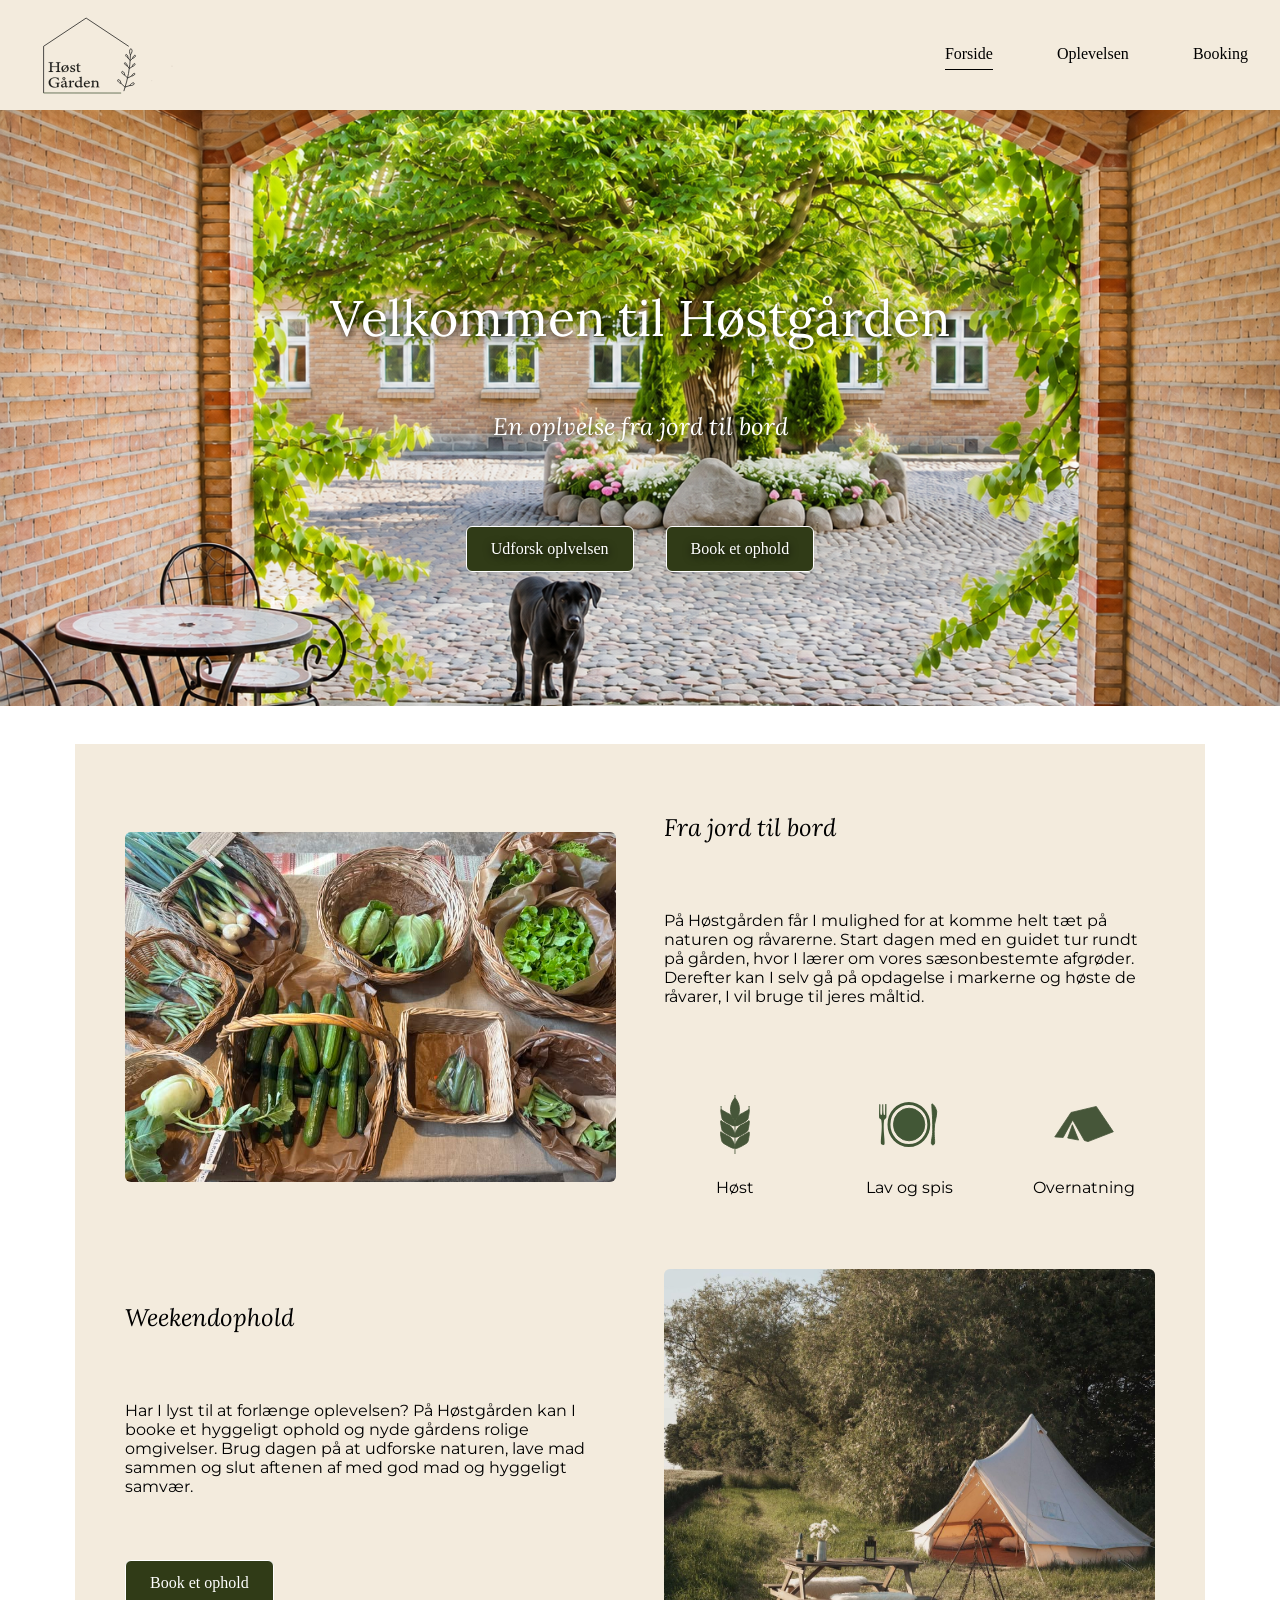
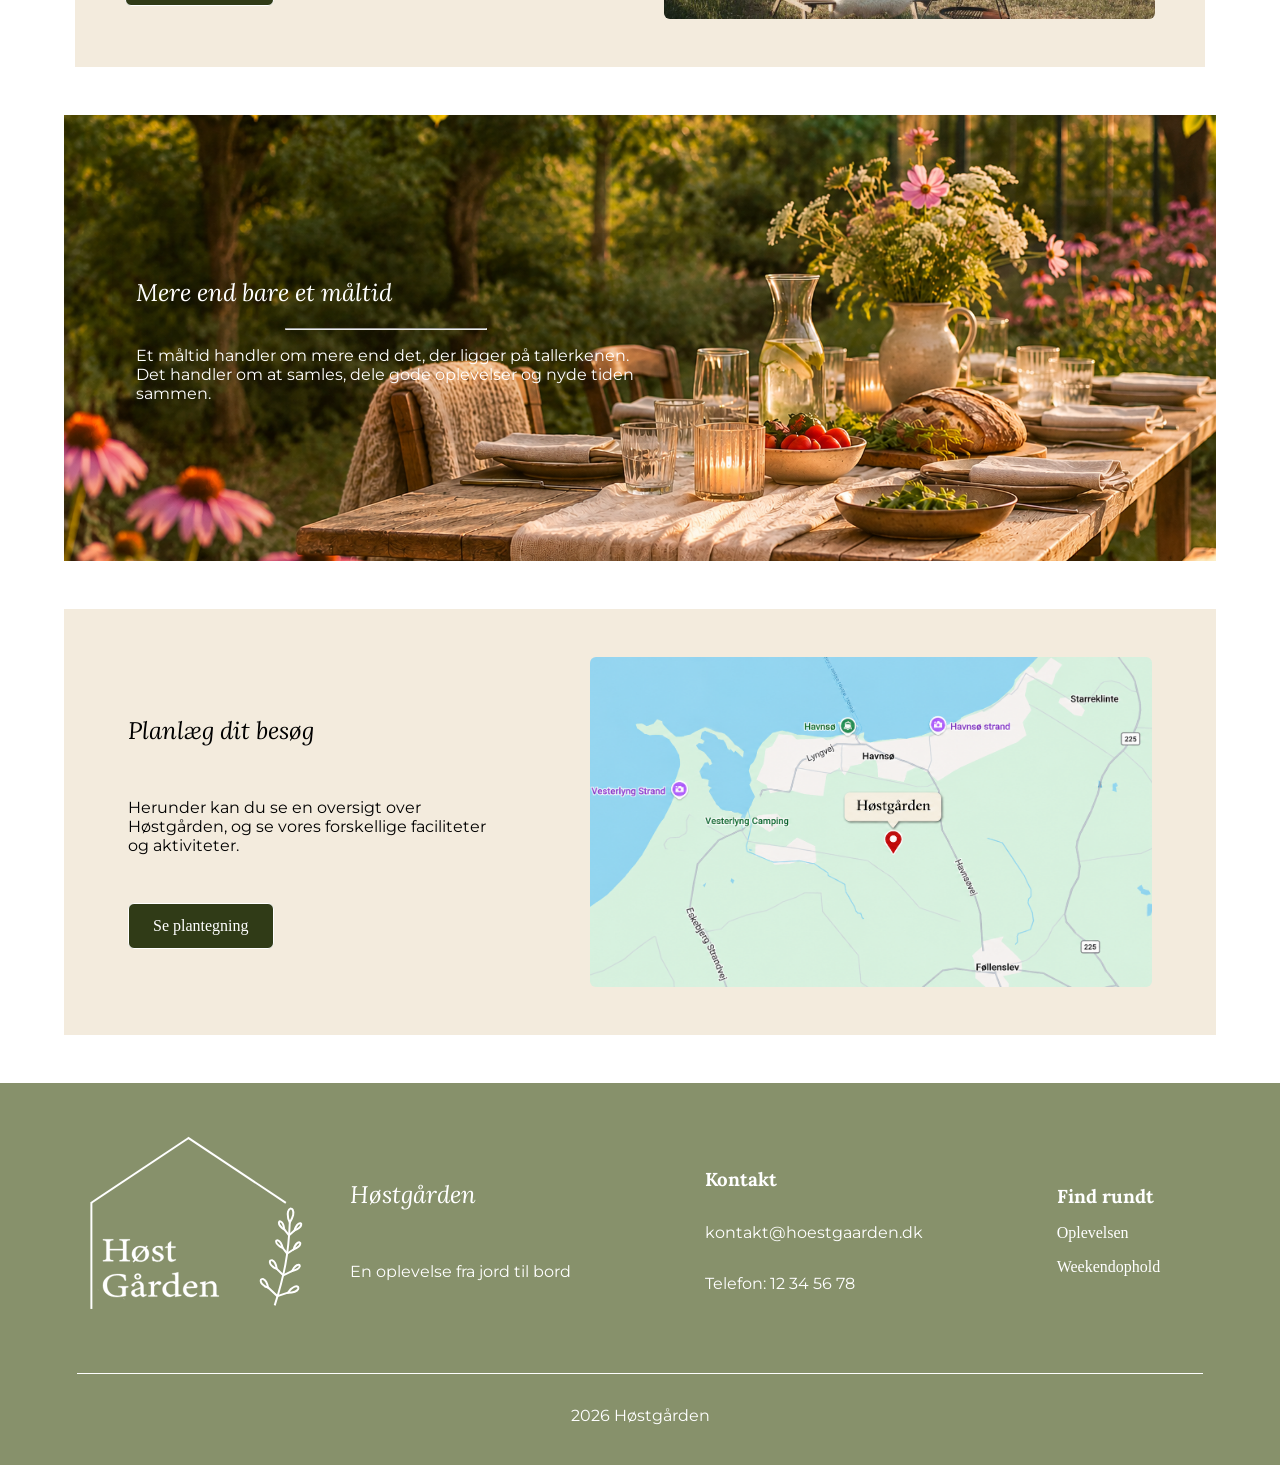
==== commit 612ff5a5: "Rettet CSS og layout" ====
--- a/index.html
+++ b/index.html
@@ -5,6 +5,9 @@
   <meta charset="UTF-8">
   <meta name="viewport" content="width=device-width, initial-scale=1.0">
   <title>Høstgården</title>
+  <link
+    href="https://fonts.googleapis.com/css2?family=Lora:ital,wght@0,400..700;1,400..700&family=Montserrat:ital@0;1&display=swap"
+    rel="stylesheet">
   <link rel="stylesheet" href="./starter.css">
   <link rel="stylesheet" href="./style.css">
 </head>
@@ -12,14 +15,13 @@
 <body>
   <header class="site-header">
     <div class="header-content">
-      <a class="site-logo" href="./">Høstgården</a>
-      <img src="billeder/eventsite_logo_2.svg" alt="logo" class="header-logo">
+
+      <img src="billeder/header_logo.svg" alt="logo" class="header-logo">
       <nav class="site-nav">
         <ul class="menu">
           <li><a href="./" aria-current="page">Forside</a></li>
-          <li><a href="#oplevelsen">Oplevelsen</a></li>
-          <li><a href="#ophold">Ophold</a></li>
-          <li><a href="#praktisk-info">Praktisk info</a></li>
+          <li><a href="./svg.html">Oplevelsen</a></li>
+          <li><a href="./form.html">Booking</a></li>
         </ul>
       </nav>
     </div>
@@ -32,20 +34,17 @@
 
         <h1>Velkommen til Høstgården</h1>
         <h2>En oplvelse fra jord til bord</h2>
-        <p>Hos høstgården følger vi årstiderne. Høst friske råvarer, tilbered mad fra jord til bord og nyd hyggelige
-          stunder i naturskønne omgivelser. En oplevelse, der rummer nærver, fællesskab og ro.
-        </p>
 
         <div class="hero-buttons">
-          <a href="#oplevelsen">Udforsk oplvelsen</a>
-          <a href="#" class="knap">Book et ophold</a>
+          <a href="./svg.html" class="knap">Udforsk oplvelsen</a>
+          <a href="./form.html" class="knap">Book et ophold</a>
 
         </div>
     </section>
 
-    <section class="oplevelsen" id="oplevelsen">
+    <section class="sektion_2">
 
-      <img src="billeder/Grøntsagskurv.png" alt="Grøntsagskurv">
+      <img src="billeder/jordtilbord.jpg" alt="Grøntsagskurv">
 
       <div class="oplevelse-tekst">
         <h2>Fra jord til bord</h2>
@@ -57,8 +56,8 @@
           opdagelse i markerne og høste de råvarer, I vil
           bruge til jeres måltid.
         </p>
+
         <div class="aktiviteter">
-
           <button type="button" class="aktivitet" popovertarget="pop-host">
             <img src="billeder/høst.svg" alt="Høst">
             <p>Høst</p>
@@ -73,18 +72,19 @@
             <img src="billeder/sov.svg" alt="Overnatning">
             <p>Overnatning</p>
           </button>
-
         </div>
 
         <div id="pop-host" popover>
+          <button type="button" class="luk-popover" popovertarget="pop-host" popovertargetaction="hide">×</button>
           <h2>Høst</h2>
           <p>På Høstgården kan du selv høste friske, sæsonbestemte råvarer direkte fra marken. Oplev glæden ved at komme
             tæt på
             naturen og se, hvor maden kommer fra.</p>
-          <img src="billeder/hostimg.jpg" alt="">
+          <img src="billeder/høstpop.jpg" alt="">
         </div>
 
         <div id="pop-spis" popover>
+          <button type="button" class="luk-popover" popovertarget="pop-spis" popovertargetaction="hide">×</button>
           <h2>Lav og spis</h2>
           <p>Her kan I sammen tilberede et lækkert måltid med friske råvarer fra gården. Nyd madlavningen, fællesskabet
             og oplevelsen
@@ -93,6 +93,7 @@
         </div>
 
         <div id="pop-sov" popover>
+          <button type="button" class="luk-popover" popovertarget="pop-sov" popovertargetaction="hide">×</button>
           <h2>Overnatning</h2>
           <p>Nyd en overnatning midt i naturen, hvor I kan slappe af og komme helt ned i gear. Vågn op til frisk luft,
             smukke
@@ -100,9 +101,6 @@
           <img src="billeder/sovimg.png" alt="">
         </div>
       </div>
-    </section>
-
-    <section class="weekendophold" id="ophold">
 
       <div class="weekend-tekst">
         <h2>Weekendophold</h2>
@@ -113,11 +111,10 @@
           Brug dagen på at udforske naturen, lave mad sammen og slut aftenen af med god mad og hyggeligt samvær.
         </p>
 
-        <a href="#" class="knap">Book et ophold</a>
+        <a href="./form.html" class="knap">Book et ophold</a>
       </div>
 
-      <img src="billeder/overnatning.png" alt="Hyggeligt ophold på Høstgården">
-
+      <img src="billeder/sovpopup.jpg" alt="Hyggeligt ophold på Høstgården">
     </section>
 
     <section class="måltid">
@@ -136,33 +133,27 @@
         <p>Herunder kan du se en oversigt over Høstgården,
           og se vores forskellige faciliteter og aktiviteter.
         </p>
-        <a href="#" class="knap">Se plantegning</a>
-
-        <p class="velkommen">
-          Vi glæder os til at byde dig velkommen!
-        </p>
+        <a href="./svg.html" class="knap">Se plantegning</a>
       </div>
 
-      <img src="billeder/waypoint.jpg" alt="hovedhuset">
+      <img src="billeder/maps.jpg" alt="Kort">
     </section>
   </main>
 
   <footer class="site-footer">
-
     <div class="footer-content">
 
       <div class="footer-logo">
-
         <div class="footer-logo-box">
-          <img src="billeder/logo_hvid.svg" alt="Høstgården logo">
+          <img src="billeder/footer-logo.svg" alt="Høstgården logo">
         </div>
 
         <div class="footer-brand-text">
           <h2>Høstgården</h2>
           <p>En oplevelse fra jord til bord</p>
         </div>
+      </div>
 
-      </div>
       <div class="footer-kontakt">
         <h3>Kontakt</h3>
         <p>kontakt@hoestgaarden.dk</p>
@@ -176,7 +167,6 @@
       </div>
 
     </div>
-
     <div class="footer-bottom">
       <p>2026 Høstgården</p>
     </div>
--- a/style.css
+++ b/style.css
@@ -1,10 +1,44 @@
-/* Variabler */
+/* TYPOGRAFI */
+.lora {
+  font-family: "Lora", serif;
+  font-optical-sizing: auto;
+  font-weight: 400;
+  font-style: normal;
+}
+
+.mont-typo {
+  font-family: "Montserrat", sans-serif;
+  font-optical-sizing: auto;
+  font-weight: 400;
+  font-style: normal;
+}
+
+p {
+  font-family: "Montserrat", sans-serif;
+}
+
+h1,
+h2,
+h3 {
+  font-family: "Lora", serif;
+}
+h2 {
+  font-style: italic;
+  font-weight: normal;
+}
+
+h1 {
+  font-size: 50px;
+  font-weight: normal;
+}
+/* VARIABLER */
 html {
-  --color-page: #f7f7f7;
-  --color-surface: #fff;
-  --color-text: #222;
-  --color-muted: #666;
-  --color-border: #d8d8d8;
+  /* Høstgårdens farver */
+  --color-beige: #f3ebdd;
+  --color-darkgreen: #303b17;
+  --color-green: #87916b;
+
+  /* Afstande */
   --space-05: 0.5rem;
   --space-1: 1rem;
   --space-2: 2rem;
@@ -14,17 +48,33 @@
   color: var(--color-text);
 }
 
-/* Globalt layout */
+/* GLOBAL LAYOUT */
 body {
   margin: 0;
   min-height: 100svh;
   display: grid;
   grid-template-rows: auto 1fr auto;
-  grid-template-columns: minmax(1rlh, 1fr) minmax(0, 75rem) minmax(1rlh, 1fr);
-}
-
+  grid-template-columns: minmax(1rem, 1fr) minmax(0, 75rem) minmax(1rem, 1fr);
+}
+
+main {
+  display: grid;
+  grid-template-columns: inherit;
+  grid-column: 1 / -1;
+  align-content: start;
+}
+
+main > * {
+  grid-column: 2;
+  padding-block: var(--space-3);
+}
+main > section {
+  grid-column: 1 / -1;
+}
+
+/* HERO-SEKTION */
 .hero {
-  background-image: url(billeder/høstgården.jpg);
+  background-image: url(billeder/herobillede2.png);
   background-size: cover;
   background-position: center;
   min-height: 500px;
@@ -33,401 +83,63 @@
   place-items: center;
   margin-bottom: 3%;
   position: relative;
-  place-items: center;
-}
-.oplevelsen,
-.weekendophold {
+}
+
+.hero-text {
+  color: white;
+  max-width: 750px;
+  width: 100%;
+  display: grid;
+  text-align: center;
+
+  background: rgba(0, 0, 0, 0.05);
+  padding: 1.5rem;
+  border-radius: 8px;
+  text-shadow: 0.5px 2px 8px black;
+}
+
+.hero-buttons {
+  display: flex;
+  justify-content: center;
+  gap: 2rem;
+  margin-top: 3rem;
+}
+
+.hero-buttons a:hover {
+  background-color: #46552a;
+}
+
+/* SEKTION 2: FRA JORD TIL BORD, WEEKEND OPHOLD INKL. BILLEDER */
+.sektion_2 {
   display: grid;
   grid-template-columns: 1fr 1fr;
   align-items: center;
-  gap: 2rem;
-  text-align: center;
-  padding: 2rem;
-  background-color: #f3ebdd;
-}
-
-.oplevelsen {
-  display: grid;
-  grid-template-columns: 1fr fr;
   gap: 3rem;
-  padding: 3rem 5%;
-  align-items: center;
-  padding-bottom: 0;
-  background-color: #f5eee3;
-}
-.oplevelsen > img {
+  text-align: left;
+  margin-left: 75px;
+  margin-right: 75px;
+  padding-left: 50px;
+  padding-right: 50px;
+  background-color: var(--color-beige);
+}
+
+.sektion_2 img {
   width: 100%;
   height: 350px;
   object-fit: cover;
-}
-
-.oplevelse-tekst {
+  border-radius: 6px;
+}
+
+.oplevelse-tekst,
+.weekend-tekst {
   display: grid;
   gap: 2rem;
-  justify-items: center;
+  justify-items: start;
   align-content: center;
 }
-section.weekendophold {
-  display: grid;
-  grid-column: 1 / -1;
-  grid-template-columns: 1fr 1fr;
-  gap: 3rem;
-  align-items: center;
-  padding: 3rem 5%;
-  box-sizing: border-box;
-  background-color: #f5eee3;
-}
-
-section.weekendophold .weekend-tekst {
-  display: grid;
-  gap: 2rem;
-  justify-items: center;
-  align-content: center;
-}
-section.weekendophold img {
-  grid-column: 2;
-  grid-row: 1;
-  width: 100%;
-  height: 350px;
-  object-fit: cover;
-}
-
-h3,
-h2,
-p {
-  margin: 0;
-}
-
-main {
-  display: grid;
-  grid-template-columns: inherit;
-  grid-column: 1 / -1;
-  align-content: start;
-}
-
-main > * {
-  grid-column: 2;
-  padding-block: var(--space-3);
-}
-main > section {
-  grid-column: 1 / -1;
-}
-
-.svg-page {
-  display: grid;
-  gap: var(--space-2);
-}
-
-.svg-intro {
-  display: grid;
-  gap: var(--space-1);
-  max-width: 60ch;
-}
-
-.svg-intro p {
-  color: var(--color-muted);
-}
-
-.svg-layout {
-  display: grid;
-  gap: var(--space-2);
-  align-items: start;
-  @media (width > 800px) {
-    grid-template-columns: 1fr min(40%, 36ch);
-  }
-}
-
-.form-page {
-  display: grid;
-  gap: var(--space-2);
-  @media (width > 600px) {
-    grid-template-columns: min(40%, 50ch) 1fr;
-  }
-}
-
-.form-intro {
-  display: grid;
-  gap: var(--space-1);
-  align-content: start;
-  max-width: 60ch;
-}
-
-.form-intro p {
-  color: var(--color-muted);
-}
-
-.opsamling-page {
-  display: grid;
-  gap: var(--space-2);
-  align-items: start;
-
-  @media (width > 800px) {
-    grid-template-columns: minmax(0, 44ch) minmax(20rem, 1fr);
-  }
-}
-
-.opsamling-intro {
-  display: grid;
-  gap: var(--space-1);
-  max-width: 60ch;
-}
-
-.opsamling-intro p {
-  color: var(--color-muted);
-}
-
-.error-page {
-  display: grid;
-  gap: var(--space-1);
-  max-width: 60ch;
-}
-
-.error-page p {
-  color: var(--color-muted);
-}
-
-/* Header og footer */
-.site-header,
-.site-footer {
-  grid-column: 1 / -1;
-
-  display: grid;
-  grid-template-columns: inherit;
-  background: var(--color-surface);
-}
-
-.header-content,
-.footer-content {
-  grid-column: 2;
-}
-
-.header-content {
-  min-height: 7rem;
-  display: flex;
-  justify-content: space-between;
-  align-items: center;
-  gap: var(--space-1);
-}
-
-.site-logo {
-  color: inherit;
-  font-weight: 700;
-  text-decoration: none;
-  font-size: 2rem;
-  position: absolute;
-  left: 2rem;
-}
-
-.header-logo {
-  width: 330px;
-  height: auto;
-  position: absolute;
-  left: 50%;
-  transform: translateX(-50%);
-  margin-bottom: 25px;
-}
-
-.header-content nav {
-  margin-left: auto;
-  margin-right: -16rem;
-}
-
-.footer-content {
-  padding-block: var(--space-1);
-  display: flex;
-  flex-wrap: wrap;
-  justify-content: space-between;
-  gap: var(--space-1);
-  color: var(--color-muted);
-}
-
-/* Navigation */
-[popover] {
-  margin: 0;
-  padding: 0;
-  border: none;
-  background: transparent;
-}
-
-.site-nav button {
-  padding: 0.4rem 0.7rem;
-  border: 1px solid var(--color-border);
-  background: var(--color-surface);
-  @media (width > 600px) {
-    display: none;
-  }
-}
-
-.menu {
-  margin: 0;
-  padding: var(--space-1);
-  list-style: none;
-  background: var(--color-surface);
-  border: 1px solid var(--color-border);
-  @media (width > 600px) {
-    display: flex;
-    gap: var(--space-1);
-    padding: 0;
-    border: none;
-    background: none;
-    position: static;
-  }
-}
-
-.menu a {
-  display: block;
-  padding: 0.4rem 0;
-  color: inherit;
-  text-decoration: none;
-  border-bottom: 2px solid #0000;
-  font-size: 1rem;
-}
-
-.menu a[aria-current="page"] {
-  border-bottom-color: var(--color-border);
-}
-
-/* Flader */
-.panel,
-.svg-placeholder,
-.form-placeholder,
-.opsamling-placeholder {
-  background: var(--color-surface);
-  border: 1px solid var(--color-border);
-}
-
-.panel {
-  padding: var(--space-1);
-  display: grid;
-  gap: var(--space-1);
-}
-
-.svg-placeholder,
-.opsamling-placeholder {
-  min-height: -webkit-fill-available;
-  min-height: stretch;
-}
-
-.form-placeholder {
-  min-height: -webkit-fill-available;
-  min-height: stretch;
-  padding: var(--space-1);
-}
-
-/* Details */
-.accordion {
-  display: grid;
-  gap: var(--space-05);
-}
-
-.accordion-item {
-  border: 1px solid var(--color-border);
-  background: var(--color-surface);
-}
-
-.accordion-item p {
-  padding: 0 var(--space-1) var(--space-1);
-  color: var(--color-muted);
-}
-
-/* Knap/link */
-.button {
-  justify-self: start;
-  display: inline-block;
-  padding: 0.5rem 0.8rem;
-  border: 1px solid var(--color-border);
-  background: var(--color-surface);
-  color: inherit;
-  text-decoration: none;
-}
-.site-header {
-  background-color: #f5eee3;
-  height: 130px;
-}
-
-.header-content {
-  min-height: 4.5rem;
-  padding: 0 2rem;
-}
-
-.site-logo {
-  font-family: Georgia, serif;
-  font-size: 1.8rem;
-  font-weight: normal;
-  color: #303b17;
-}
-
-.hero-text {
-  text-align: center;
-  color: white;
-  max-width: 750px;
-  width: 100%;
-  display: grid;
-  gap: 1rem;
-  justify-self: center;
-}
-
-.hero-text h1 {
-  font-family: Georgia, serif;
-  font-size: clamp(2.5rem, 5vw, 4rem);
-  font-weight: normal;
-  margin: 0;
-}
-
-.hero-text h2 {
-  font-family: Georgia, serif;
-  font-style: italic;
-  font-weight: normal;
-  font-size: 1.8rem;
-  margin: 0;
-}
-
-.hero-text p {
-  line-height: 1.6;
-  margin: 0;
-}
-
-.hero-buttons {
-  display: flex;
-  justify-content: center;
-  gap: 1rem;
-  margin-top: 1rem;
-}
-
-.hero-buttons a {
-  display: inline-block;
-  min-width: 190px;
-  box-sizing: border-box;
-  padding: 0.9rem 1.8rem;
-  background-color: #303b17;
-  color: white;
-  border: 1px solid white;
-  border-radius: 6px;
-  text-decoration: none;
-  text-align: center;
-}
-
-.hero-buttons .knap {
-  margin-top: 0;
-}
-
-.hero-buttons a:hover {
-  background-color: #46552a;
-}
-
-.knap {
-  display: inline-block;
-  background-color: #303b17;
-  color: white;
-  padding: 0.8rem 1.5rem;
-  border: 1px solid #303b17;
-  border-radius: 6px;
-  text-decoration: none;
-  margin-top: 1rem;
-}
-.knap:hover {
-  background-color: #46552a;
-}
+
+/* "AKTIVITETER" / POP-OVERS */
+
 .aktiviteter {
   display: grid;
   grid-template-columns: repeat(3, 1fr);
@@ -451,6 +163,14 @@
   font: inherit;
   color: inherit;
   width: 100%;
+
+  transition: transform 0.2s ease;
+}
+
+.aktivitet:hover {
+  border-bottom-color: var(--color-border);
+  border-bottom: solid 1px;
+  width: fit-content;
 }
 
 .aktivitet img {
@@ -460,35 +180,73 @@
   display: block;
 }
 
-.aktivitet p {
-  margin: 0;
-}
-
 [popover] {
-  margin: 0;
+  margin: auto;
   padding: 2rem;
+  background-color: white;
+  border: solid 2px var(--color-green);
+  border-radius: 6px;
+  color: black;
+  width: 400px;
+  height: fit-content;
+  box-shadow: 0 4px 20px #0003;
+}
+
+.luk-popover {
+  position: absolute;
+  top: 0rem;
+  right: 1rem;
+  background: transparent;
   border: none;
-  border-radius: 10px;
-  background-color: #f5eee3;
-  color: #222;
-  max-width: 400px;
-  box-shadow: 0 4px 20px #0003;
+  color: black;
+  font-size: 2rem;
+  cursor: pointer;
 }
 
 [popover] img {
+  display: block;
   width: 100%;
   height: 200px;
   object-fit: cover;
-  margin-top: 1rem;
+  margin-top: 2rem;
 }
 
 [popover] h2 {
   margin-bottom: 1rem;
 }
 
-[popover] p {
-  line-height: 1.5;
-}
+/* PLACERING AF POPOVERSNE */
+button[popovertarget="pop-host"] {
+  anchor-name: --host;
+}
+
+#pop-host {
+  position: fixed;
+  position-anchor: --host;
+  position-area: top;
+}
+
+button[popovertarget="pop-spis"] {
+  anchor-name: --spis;
+}
+
+#pop-spis {
+  position: fixed;
+  position-anchor: --spis;
+  position-area: top;
+}
+
+button[popovertarget="pop-sov"] {
+  anchor-name: --sov;
+}
+
+#pop-sov {
+  position: fixed;
+  position-anchor: --sov;
+  position-area: top;
+}
+
+/* SEKTION 3: MERE END BARE ET MÅLTID */
 
 .måltid {
   background-image: url("billeder/langbord.png");
@@ -501,33 +259,29 @@
   align-items: center;
   justify-content: flex-start;
   color: white;
-  box-sizing: border-box;
-  padding-top: 0;
 }
 
 .måltid h2 {
   max-width: 500px;
-  font-family: cactus classical serif;
-  font-size: 2.5rem;
-  font-weight: normal;
 }
 
 .måltid-tekst {
-  text-align: center;
+  text-align: left;
   max-width: 500px;
   margin-left: 3rem;
-}
-
-.måltid-tekst p {
-  font-size: italic;
-  margin: 3rem;
+  background: rgba(0, 0, 0, 0.05);
+  padding: 1.5rem;
+  border-radius: 8px;
 }
 
 .måltid-tekst hr {
   display: block;
-  width: 90px;
-  margin: 1rem auto 0.5rem;
-}
+  width: 200px;
+  margin-top: 1rem;
+  margin-bottom: 1rem;
+}
+
+/* SEKTION 4: PLANLÆG DIT BESØG INKL. MAPS  */
 
 .planlæg-besøg {
   display: grid;
@@ -535,47 +289,199 @@
   gap: 5.5rem;
   align-items: center;
   padding: 3rem 5%;
-  background-color: #f5eee3;
-  width: 100%;
+  background-color: var(--color-beige);
   min-width: 0;
-  grid-column: 1 /-1;
   box-sizing: border-box;
   margin-bottom: 3rem;
+  margin-left: 5%;
+  margin-right: 5%;
 }
 
 .planlæg-besøg img {
   width: 100%;
-  height: 350px;
+  height: 330px;
   object-fit: cover;
-  border-radius: 35px;
+  border-radius: 6px;
 }
 
 .planlæg-tekst {
   display: grid;
   gap: 1rem;
-  justify-items: center;
-  text-align: center;
+  justify-items: start;
+  text-align: left;
   align-content: center;
 }
 
-.velkommen {
-  font-family: cursive;
-  font-size: 2rem;
-  text-align: center;
-  margin-top: 2rem;
-}
-
-.planlæg-tekst h2 {
-  white-space: nowrap;
-}
-
-.planlæg-tekst .knap {
-  width: fit-content;
-}
-
+/* SVG-SIDE */
+.svg-page {
+  display: grid;
+  gap: var(--space-2);
+}
+
+.svg-intro {
+  display: grid;
+  gap: var(--space-1);
+  max-width: 60ch;
+}
+
+.svg-intro p {
+  color: var(--color-muted);
+}
+
+.svg-layout {
+  display: grid;
+  gap: var(--space-2);
+  align-items: start;
+  @media (width > 800px) {
+    grid-template-columns: 1fr min(40%, 36ch);
+  }
+}
+
+/* FORM-SIDE */
+.form-page {
+  display: grid;
+  gap: var(--space-2);
+  @media (width > 600px) {
+    grid-template-columns: min(40%, 50ch) 1fr;
+  }
+}
+
+.form-intro {
+  display: grid;
+  gap: var(--space-1);
+  align-content: start;
+  max-width: 60ch;
+}
+
+.form-intro p {
+  color: var(--color-muted);
+}
+
+/* OPSAMLING-SIDE */
+.opsamling-page {
+  display: grid;
+  gap: var(--space-2);
+  align-items: start;
+
+  @media (width > 800px) {
+    grid-template-columns: minmax(0, 44ch) minmax(20rem, 1fr);
+  }
+}
+
+.opsamling-intro {
+  display: grid;
+  gap: var(--space-1);
+  max-width: 60ch;
+}
+
+.opsamling-intro p {
+  color: var(--color-muted);
+}
+
+/* 404-SIDE */
+.error-page {
+  display: grid;
+  gap: var(--space-1);
+  max-width: 60ch;
+}
+
+.error-page p {
+  color: var(--color-muted);
+}
+
+/* HEADER & FOOTER - FÆLLES */
+.site-header,
 .site-footer {
-  background-color: #87916b;
-  color: #f5eee3;
+  grid-column: 1 / -1;
+  display: grid;
+  grid-template-columns: inherit;
+}
+
+.header-content,
+.footer-content {
+  grid-column: 2;
+}
+
+/* HEADER */
+.site-header {
+  background-color: var(--color-beige);
+  height: 110px;
+}
+
+.header-content {
+  min-height: 4.5rem;
+  display: flex;
+  justify-content: space-between;
+  align-items: center;
+  gap: var(--space-1);
+}
+
+.eventnavn {
+  position: absolute;
+  left: 2rem;
+}
+
+/* LOGO */
+.header-logo {
+  width: 300px;
+  height: auto;
+  position: absolute;
+  left: 6rem;
+  transform: translateX(-50%);
+  margin-bottom: 25px;
+  margin-top: 10px;
+}
+
+/* HEADER: NAN-MENU TIL HØJRE */
+.site-nav {
+  position: absolute;
+  right: 2rem;
+}
+
+.menu {
+  padding: var(--space-1);
+  list-style: none;
+  background: var(--color-surface);
+  border: 1px solid var(--color-border);
+  @media (width > 600px) {
+    display: flex;
+    gap: 4rem;
+    padding: 0;
+    border: none;
+    background: none;
+    position: static;
+  }
+}
+
+.menu a {
+  display: block;
+  padding: 0.4rem 0;
+  color: inherit;
+  text-decoration: none;
+  border-bottom: 2px solid #0000;
+  font-size: 1rem;
+}
+
+.menu a[aria-current="page"] {
+  border-bottom-color: var(--color-border);
+  border-bottom: solid 1px;
+}
+
+/* Knap: burger menu til evt. mobilsite */
+.site-nav button {
+  padding: 0.4rem 0.7rem;
+  border: 1px solid var(--color-darkgreen);
+  background: var(--color-beige);
+  @media (width > 600px) {
+    display: none;
+  }
+}
+
+/* FOOTER */
+
+.site-footer {
+  background-color: var(--color-green);
+  color: white;
   padding: 3rem 6% 1.5rem;
   display: grid;
   grid-template-columns: 1fr;
@@ -583,182 +489,69 @@
 
 .footer-content {
   grid-column: 1 / -1;
-  display: grid;
-  grid-template-columns: 1.5fr 1fr 1fr;
-  gap: 2rem;
-  max-width: none;
-  width: 100%;
-  margin: 0;
-  align-items: center;
-}
-
-.footer-logo h2 {
-  font-family: Georgia, serif;
-  font-size: 2.2rem;
-  font-weight: normal;
-  margin-bottom: 0.5rem;
-  color: #f5eee3;
-}
-.footer-logo p {
-  margin: 0;
-  white-space: nowrap;
-  text-align: left;
-}
-
-.footer-content h3 {
-  font-size: 1.1rem;
-  margin: 0 0 1rem;
-  color: #f5eee3;
-}
-
-.footer-content p {
-  line-height: 1.8;
-  margin: 0 0 0.3rem;
+  display: flex;
+  justify-content: space-around;
+  align-items: center;
+  gap: 3rem;
 }
 
 .footer-content a {
-  display: block;
-  color: #f5eee3;
   text-decoration: none;
-  margin-bottom: 0.8rem;
-}
-
-.footer-logo h2 {
-  color: #f5eee3;
+  color: inherit;
 }
 
 .footer-content a:hover {
   text-decoration: underline;
 }
 
-.site-footer,
-.site-footer h2,
-.site-footer h3,
-.site-footer p,
-.site-footer a {
-  color: #f5eee3;
-}
-
 .footer-bottom {
-  max-width: 90rem;
-  width: 100%;
-  margin: 3rem auto 0;
+  width: 100%;
+  margin: 3rem 0 0;
   padding-top: 1rem;
-  border-top: 1px solid #c4c99a;
+  border-top: 1px solid white;
   text-align: center;
-}
-
-.footer-bottom p {
-  margin: 0;
-}
-
-.site-footer hr {
-  display: none;
-}
-
-.oplevelsen,
-.weekendophold,
-.planlæg-besøg {
-  margin-left: 5%;
-  margin-right: 5%;
-  width: auto;
 }
 
 .footer-logo img {
   width: 310px;
   height: 190px;
-  object-fit: contain;
-  border-radius: 20px;
-  padding: 0.2rem;
-  box-sizing: border-box;
-  flex-shrink: 0;
-}
-
-.footer-content {
-  display: flex;
-  justify-content: space-between;
-  align-items: center;
-  gap: 3rem;
-  max-width: 90rem;
-  width: 100%;
-  margin: 0 auto;
 }
 
 .footer-logo {
   display: flex;
   align-items: center;
-  justify-self: start;
-  gap: 2rem;
-  margin-left: 0;
+  margin-left: -80px;
 }
 
 .footer-brand-text {
   display: grid;
-  gap: 0.8rem;
-  align-content: center;
-}
-
-.footer-brand-text h2 {
-  font-family: Georgia, serif;
-  font-size: 2rem;
-  font-weight: normal;
-  margin: 0;
-  white-space: nowrap;
-  margin-top: 0;
-  margin-bottom: 0.5rem;
-}
-
-.footer-brand-text p {
-  white-space: nowrap;
-  margin: 0;
-}
+  gap: 1rem;
+}
+
 .footer-kontakt,
 .footer-links {
   display: flex;
   flex-direction: column;
-  align-items: flex-start;
 }
 
 .footer-kontakt h3,
-.footer-links h3 {
-  margin-bottom: 1.2rem;
-}
-
+.footer-links h3,
 .footer-kontakt p,
 .footer-links a {
-  margin-bottom: 0.8rem;
-  line-height: 1.5;
-}
-
-button[popovertarget="pop-host"] {
-  anchor-name: --host;
-}
-
-#pop-host {
-  position: fixed;
-  position-anchor: --host;
-  position-area: top;
-  margin: 0;
-}
-
-button[popovertarget="pop-spis"] {
-  anchor-name: --spis;
-}
-
-#pop-spis {
-  position: fixed;
-  position-anchor: --spis;
-  position-area: top;
-  margin: 0;
-}
-
-button[popovertarget="pop-sov"] {
-  anchor-name: --sov;
-}
-
-#pop-sov {
-  position: fixed;
-  position-anchor: --sov;
-  position-area: top;
-  margin: 0;
-}
+  margin-bottom: 1rem;
+}
+/* KNAPPER */
+
+.knap {
+  display: inline-block;
+  background-color: var(--color-darkgreen);
+  color: white;
+  padding: 0.8rem 1.5rem;
+  border: 1px solid white;
+  border-radius: 6px;
+  text-decoration: none;
+  margin-top: 1rem;
+}
+.knap:hover {
+  background-color: #46552a;
+}
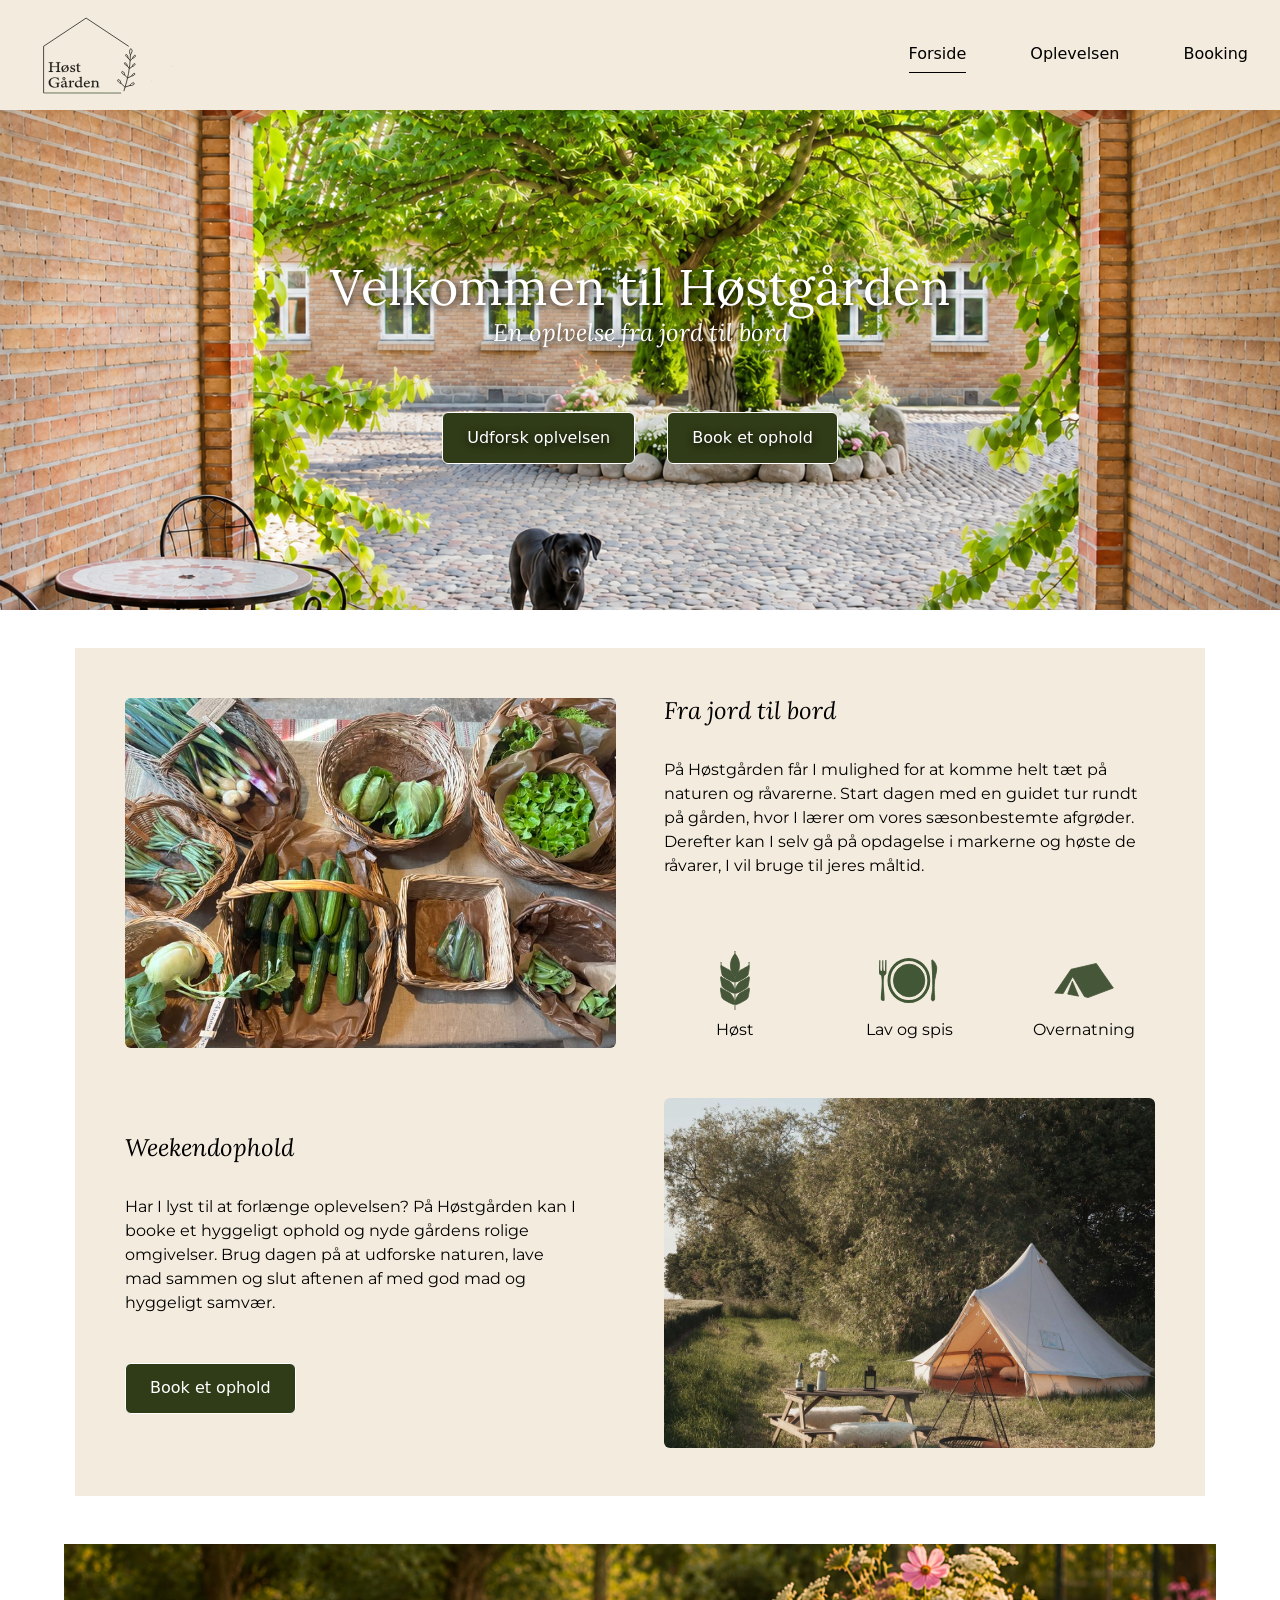
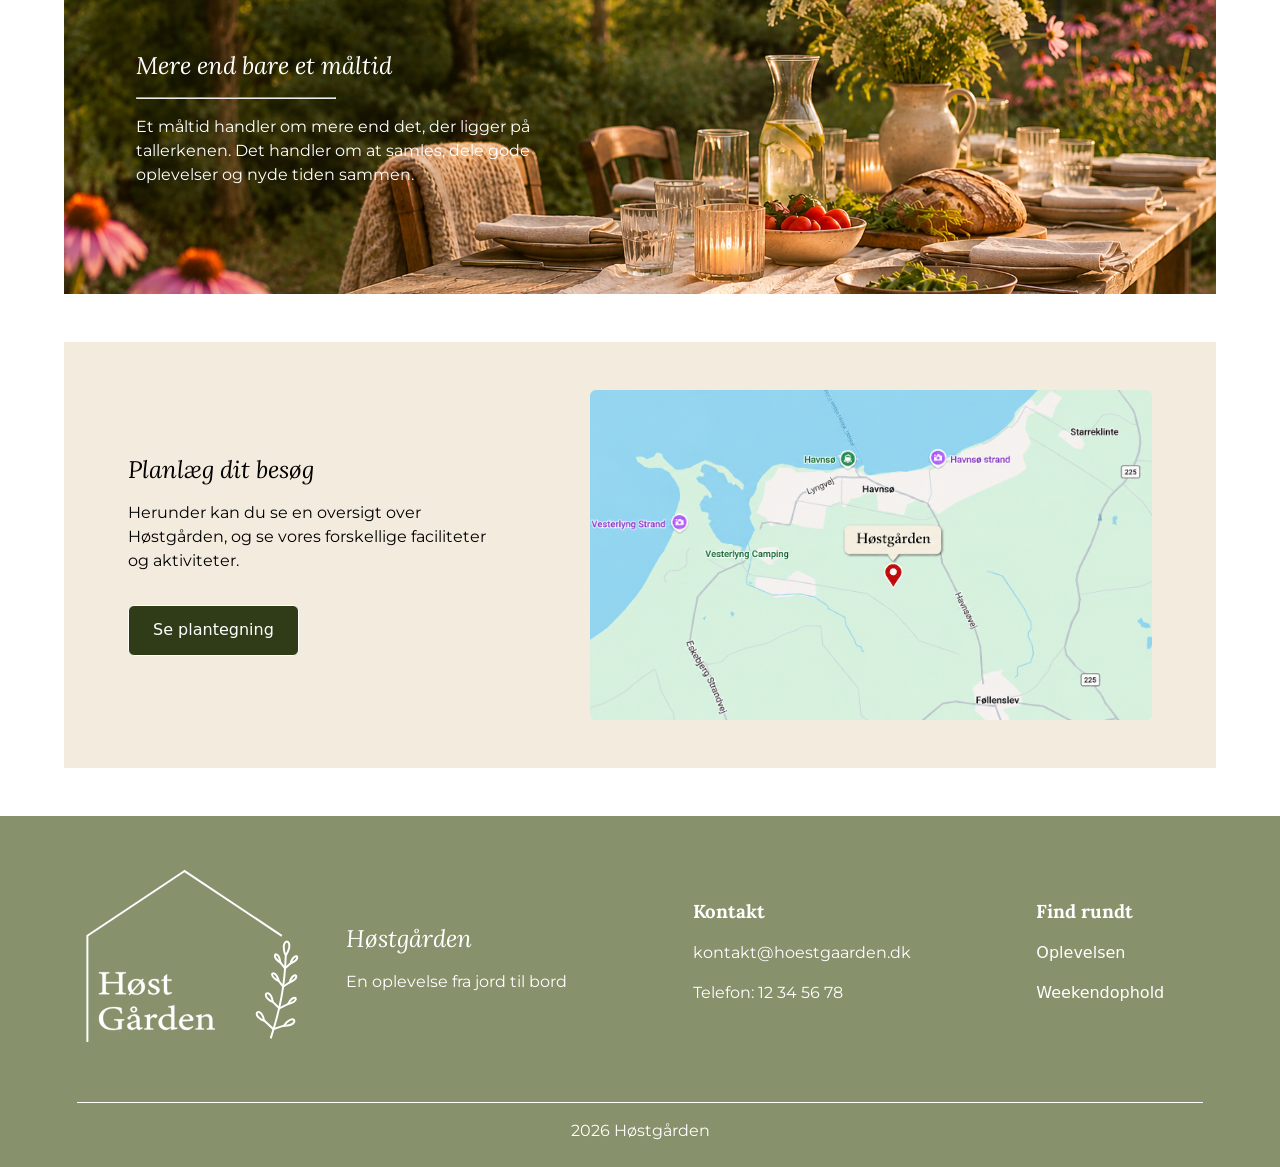
==== commit 7c7946bf: "forms efter at for og id blev opdateret" ====
--- a/index.html
+++ b/index.html
@@ -162,8 +162,8 @@
 
       <div class="footer-links">
         <h3>Find rundt</h3>
-        <a href="#oplevelsen">Oplevelsen</a>
-        <a href="#ophold">Weekendophold</a>
+        <a href="svg.html">Oplevelsen</a>
+        <a href="index.html">Weekendophold</a>
       </div>
 
     </div>
--- a/starter.css
+++ b/starter.css
@@ -0,0 +1,87 @@
+*,
+::before,
+::after {
+  box-sizing: border-box;
+  margin: 0;
+  padding: 0;
+}
+
+html {
+  interpolate-size: allow-keywords;
+  font-family: system-ui, sans-serif;
+  line-height: 1.5;
+  -webkit-font-smoothing: antialiased;
+}
+
+h1,
+h2 {
+  line-height: 1.25;
+}
+
+p,
+li {
+  text-wrap: pretty;
+}
+
+img,
+svg {
+  display: block;
+  width: 100%;
+  height: auto;
+}
+
+label {
+  display: block;
+}
+
+input,
+button,
+textarea,
+select {
+  font: inherit;
+  color: inherit;
+  background-color: transparent;
+  font-size: max(1em, 16px);
+  padding: 0;
+  margin: 0;
+}
+
+input:where([type="checkbox"], [type="radio"]) {
+  width: 1em;
+  height: 1em;
+}
+
+textarea {
+  resize: none;
+  min-height: 4lh;
+}
+
+legend {
+  padding: 0;
+}
+
+select,
+::picker(select) {
+  appearance: base-select;
+}
+
+[popover] {
+  margin: revert;
+}
+
+dialog {
+  overscroll-behavior: none;
+
+  &::backdrop {
+    overflow: hidden;
+    overscroll-behavior: contain;
+  }
+
+.visually-hidden {
+  position: absolute;
+  width: 1px;
+  height: 1px;
+  overflow: hidden;
+  white-space: nowrap;
+  clip-path: inset(100%);
+}
--- a/style.css
+++ b/style.css
@@ -313,21 +313,40 @@
 }
 
 /* SVG-SIDE */
+
+/* SVG - Generelt sidelayout */
 .svg-page {
   display: grid;
-  gap: var(--space-2);
-}
-
-.svg-intro {
-  display: grid;
-  gap: var(--space-1);
-  max-width: 60ch;
-}
-
-.svg-intro p {
-  color: var(--color-muted);
-}
-
+}
+
+/* SVG - Sektion 1: Hero */
+.svg-hero {
+  background-image: url(billeder/herosvg.png);
+  background-size: cover;
+  background-position: center;
+  min-height: 500px;
+  grid-column: 1 / -1;
+  display: grid;
+  place-items: center;
+  margin-bottom: 3%;
+  position: relative;
+}
+
+/* SVG - Sektion 1: Hero tekst */
+.herotekst-svg {
+  color: white;
+  width: 100%;
+  max-width: 750px;
+  display: grid;
+  text-align: center;
+
+  background: rgba(0, 0, 0, 0.05);
+  padding: 1.5rem;
+  border-radius: 8px;
+  text-shadow: 0.5px 2px 8px black;
+}
+
+/* SVG - Generelt layout */
 .svg-layout {
   display: grid;
   gap: var(--space-2);
@@ -337,45 +356,344 @@
   }
 }
 
+/* SVG - Sektion 2: Layout og baggrund */
+.sektion_svg2 {
+  display: grid;
+  grid-template-columns: 1.5fr 1fr;
+  align-items: start;
+  column-gap: 6rem;
+  text-align: left;
+
+  margin-left: 75px;
+  margin-right: 75px;
+
+  padding: 2rem;
+
+  background-color: var(--color-beige);
+}
+
+/* SVG - Sektion 2: Overskrift "Udforsk gården" */
+.sektion_svg2 > h2 {
+  grid-column: 1 / -1;
+  margin-bottom: 0;
+  width: fit-content;
+  padding-bottom: 0.5rem;
+  border-bottom: 1px solid var(--color-darkgreen);
+}
+
+/* SVG - Sektion 2: Gårdkortets placering */
+.kort {
+  position: relative;
+}
+
+/* SVG - Sektion 2: Gårdkortets størrelse */
+.kort img:not(.kort-figur) {
+  width: 110%;
+  max-width: 850px;
+  height: auto;
+  display: block;
+}
+
+/* SVG - Sektion 2: Figurens størrelse, startposition og bevægelse */
+.kort-figur {
+  position: absolute;
+  width: 150px;
+  height: auto;
+  left: 18%;
+  top: 75%;
+  transform: translate(-50%, -50%);
+  z-index: 10;
+  transition:
+    left 1s ease,
+    top 1s ease;
+}
+
+/* SVG - Dropdown-menuernes placering */
+.interaktiv {
+  width: 100%;
+  max-width: 850px;
+  justify-self: center;
+  background-color: var(--color-beige);
+  padding: 2rem;
+  box-sizing: border-box;
+}
+
+/* SVG - Dropdown-ikoner */
+.interaktiv .dropdown-ikon {
+  width: 30px;
+  height: 30px;
+  object-fit: contain;
+}
+
+/* SVG - Dropdown-menuernes udseende */
+.interaktiv details {
+  border-bottom: 1px solid var(--color-green);
+  padding: 20px;
+  margin-bottom: 0px;
+  line-height: 2;
+  position: relative;
+}
+
+/* SVG - Dropdown-overskrifter */
+.interaktiv summary {
+  font-family: "Montserrat", sans-serif;
+  font-size: 16px;
+  cursor: pointer;
+  list-style: none;
+  display: grid;
+  grid-template-columns: 35px 1fr auto;
+  align-items: center;
+}
+
+/* SVG - Plus-ikon */
+.interaktiv summary::after {
+  content: "+";
+  font-size: 26px;
+}
+
+/* SVG - Minus-ikon ved åben dropdown */
+.interaktiv details[open] summary::after {
+  content: "−";
+}
+
+/* SVG - Hover-effekt på dropdown */
+.interaktiv details:hover {
+  background-color: #e8dfcf;
+  transition: background-color 0.3s ease;
+}
+
+/* SVG - Sektion 3: Galleriets placering */
+.sektion_svg3 {
+  margin-left: 75px;
+  margin-right: 75px;
+}
+
+/* SVG - Sektion 3: Galleriets layout */
+.galleribilleder {
+  display: grid;
+  grid-template-columns: 1fr 1fr 1fr 1fr;
+  gap: 20px;
+}
+
+/* SVG - Sektion 3: Billedernes størrelse */
+.galleribilleder img {
+  width: 100%;
+  height: 250px;
+  object-fit: cover;
+}
 /* FORM-SIDE */
-.form-page {
-  display: grid;
-  gap: var(--space-2);
-  @media (width > 600px) {
-    grid-template-columns: min(40%, 50ch) 1fr;
-  }
-}
-
-.form-intro {
-  display: grid;
-  gap: var(--space-1);
-  align-content: start;
-  max-width: 60ch;
-}
-
-.form-intro p {
-  color: var(--color-muted);
+/*FORMS FORMULAR SIDE*/
+/*FORMS - hero*/
+.hero-forms {
+  background-image: url(billeder/eng.png);
+  background-size: cover;
+  background-position: center;
+  min-height: 500px;
+  grid-column: 1 / -1;
+  display: grid;
+  place-items: center;
+  margin-bottom: 3%;
+  position: relative;
+}
+
+.hero-forms h1 {
+  color: white;
+  max-width: 750px;
+  width: 100%;
+  text-align: center;
+  background: rgba(0, 0, 0, 0.05);
+  padding: 1.5rem;
+  border-radius: 8px;
+  text-shadow: 0.5px 2px 8px black;
+}
+
+/*FORMS - MAIN PÅ FORMS*/
+.hele-main-forms {
+  display: grid;
+  grid-template-columns: 1.5fr 2fr;
+  margin: 75px;
+  background-color: var(--color-beige);
+}
+/*FORMS - formularen*/
+.formularen {
+  padding: 25px;
+  background-color: white;
+  width: 95%;
+}
+.formularen h3 {
+  margin-top: 2px;
+}
+.formularen h2 {
+  font-size: 40px;
+  font-weight: bold;
+  margin-top: 15px;
+  margin-bottom: 8px;
+}
+.formselement {
+  margin-bottom: 5px;
+}
+
+fieldset {
+  border: none;
+}
+/*FORMS - knappen book nu*/
+.book-forms button {
+  color: white;
+  background-color: #46552a;
+  border: none;
+  padding: 20px 50px;
+  border-radius: 4px;
+  font-size: 15px;
+  transition: 0.3s;
+  margin-top: 30px;
+  width: 100%;
+}
+.book-forms:hover button {
+  color: #46552a;
+  background-color: white;
+}
+
+/*FORMS - teksten på formular main delen - venstre side*/
+.tekst-paa-forms {
+  margin-top: 80px;
+  padding: 25px;
+}
+.tekst-paa-forms h2 {
+  margin-bottom: 30px;
+  font-weight: bold;
+}
+.tekst-paa-forms h3 {
+  margin-top: 50px;
+}
+
+/*FORMS - radio og checkbox*/
+input[type="checkbox"],
+input[type="radio"] {
+  accent-color: #46552a;
+}
+
+input:not([type="radio"]):not([type="checkbox"]),
+select {
+  width: 100%;
+  padding: 12px;
+  border: 1px solid #ccc;
+  border-radius: 4px;
+  box-sizing: border-box;
+  margin-top: 6px;
 }
 
 /* OPSAMLING-SIDE */
-.opsamling-page {
-  display: grid;
-  gap: var(--space-2);
-  align-items: start;
-
-  @media (width > 800px) {
-    grid-template-columns: minmax(0, 44ch) minmax(20rem, 1fr);
-  }
-}
-
+/* OPSAMLING - BAGGRUND OG HERO */
+.hero-opsamling {
+  background-image: url(billeder/baggrundsbillede.png);
+  background-size: cover;
+  background-position: center;
+  min-height: 580px;
+  height: auto;
+  padding: 40px 0;
+  display: grid;
+  place-items: center;
+  position: relative;
+  box-sizing: border-box;
+  margin: 0;
+}
+
+/* OPSAMLING - DEN STORE CREMEFARVEDE BOKS */
+.bekræftelses-kort {
+  width: 85%;
+  max-width: 1100px;
+  margin: 0 auto;
+  padding: 40px;
+  background-color: #f4eadb;
+  border-radius: 25px;
+  display: grid;
+  grid-template-columns: 1fr 1fr;
+  gap: 50px;
+  align-items: center;
+  position: relative;
+  z-index: 2;
+  box-sizing: border-box;
+}
+
+/*OPSAMLING - VENSTRE SIDE - TAK FOR DIN BOOKING */
 .opsamling-intro {
-  display: grid;
-  gap: var(--space-1);
-  max-width: 60ch;
+  position: static;
+  transform: none;
+  color: #343b22;
+  max-width: 450px;
+}
+
+.opsamling-intro h1 {
+  color: #343b22;
+  font-size: 46px;
+  text-align: left;
+  line-height: 1.1;
+  margin-bottom: 20px;
 }
 
 .opsamling-intro p {
-  color: var(--color-muted);
+  font-size: 17px;
+  line-height: 1.6;
+  color: #343b22;
+  margin-bottom: 25px;
+}
+
+/*OPSAMLING - TILBAGE-KNAP */
+.booking-button {
+  display: inline-block;
+  background-color: #46552a;
+  color: white;
+  text-decoration: none;
+  padding: 14px 25px;
+  border-radius: 30px;
+  margin-top: 10px;
+}
+
+/*OPSAMLING - HØJRE SIDE - BOOKINGOVERSIGT */
+.booking-oversigt {
+  background-color: #faf5ed;
+  padding: 30px;
+  border-radius: 15px;
+}
+
+.booking-oversigt h2 {
+  font-size: 28px;
+  margin-bottom: 20px;
+  color: #343b22;
+}
+
+/*OPSAMLING - BOOKINGOPLYSNINGER */
+.booking-details {
+  display: flex;
+  flex-direction: column;
+}
+
+.booking-item {
+  display: flex;
+  justify-content: space-between;
+  align-items: center;
+  gap: 15px;
+  padding: 15px 0;
+  border-bottom: 1px solid #ded4c5;
+}
+
+.booking-item h3 {
+  font-size: 16px;
+  font-weight: normal;
+  color: #343b22;
+  margin: 0;
+}
+
+.booking-item p {
+  font-size: 16px;
+  color: #343b22;
+  margin: 0;
+  text-align: right;
+}
+/*OPSAMLING - SKRIFTTYPE PÅ BOOKINGOPLYSNINGER */
+.booking-item h3,
+.booking-item p {
+  font-family: "Montserrat", sans-serif;
 }
 
 /* 404-SIDE */
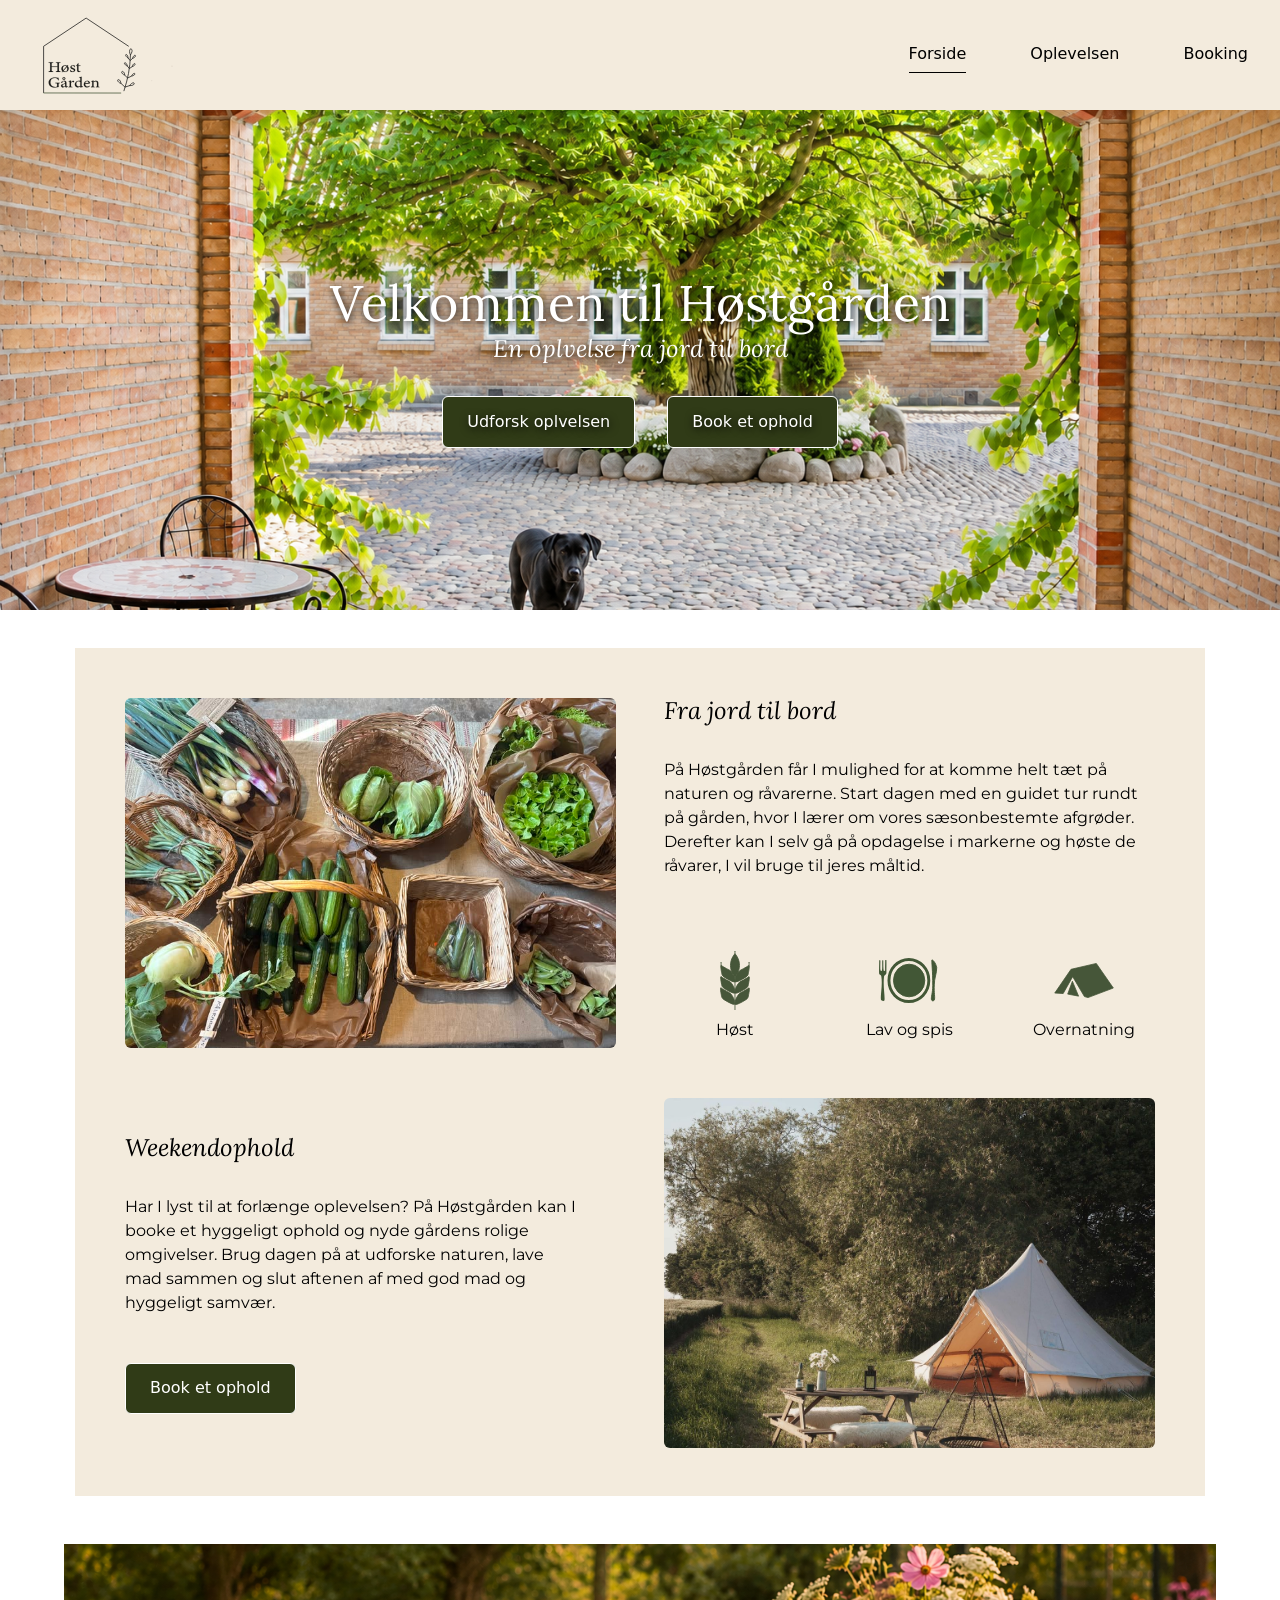
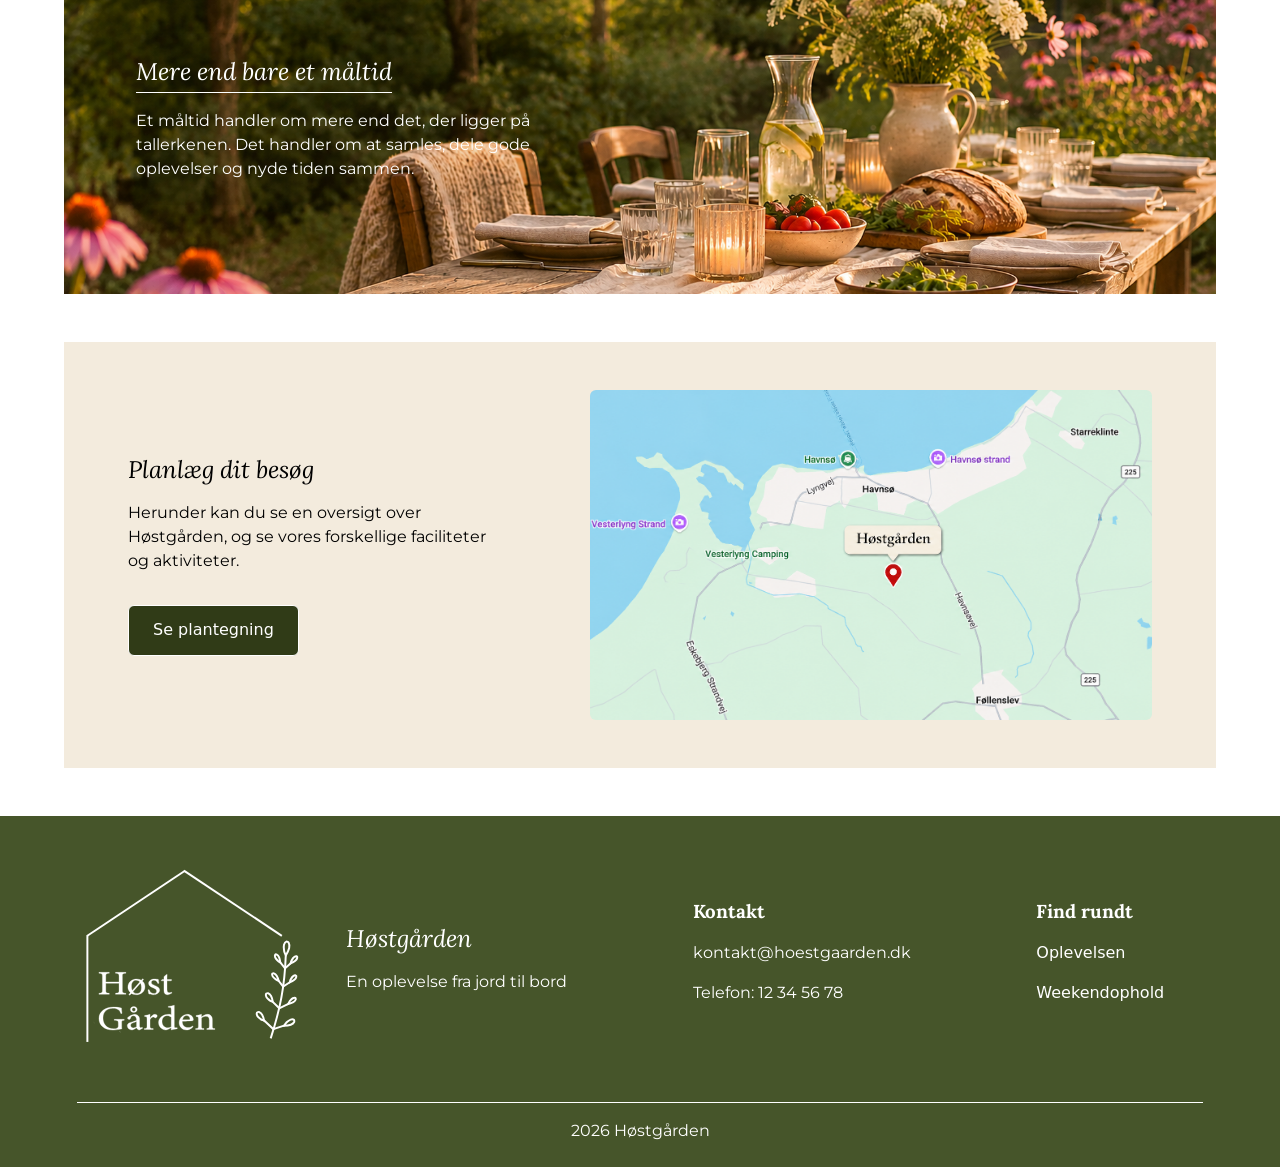
==== commit dbc47c2c: "Kopier alle siderne ind +hent billede " herobilledeforsøg.png"<33" ====
--- a/index.html
+++ b/index.html
@@ -19,7 +19,7 @@
       <img src="billeder/header_logo.svg" alt="logo" class="header-logo">
       <nav class="site-nav">
         <ul class="menu">
-          <li><a href="./" aria-current="page">Forside</a></li>
+          <li><a href="./index.html" aria-current="page">Forside</a></li>
           <li><a href="./svg.html">Oplevelsen</a></li>
           <li><a href="./form.html">Booking</a></li>
         </ul>
@@ -103,7 +103,7 @@
       </div>
 
       <div class="weekend-tekst">
-        <h2>Weekendophold</h2>
+        <h2></a>Weekendophold</h2>
 
         <p>Har I lyst til at forlænge oplevelsen? På Høstgården kan I booke et hyggeligt ophold og nyde gårdens
           rolige
@@ -120,7 +120,6 @@
     <section class="måltid">
       <div class="måltid-tekst">
         <h2>Mere end bare et måltid</h2>
-        <hr>
         <p>Et måltid handler om mere end det, der ligger på tallerkenen. Det handler om at samles, dele gode
           oplevelser og nyde
           tiden sammen.</p>
@@ -162,8 +161,8 @@
 
       <div class="footer-links">
         <h3>Find rundt</h3>
-        <a href="svg.html">Oplevelsen</a>
-        <a href="index.html">Weekendophold</a>
+        <a href="#oplevelsen">Oplevelsen</a>
+        <a href="#ophold">Weekendophold</a>
       </div>
 
     </div>
--- a/starter.css
+++ b/starter.css
@@ -71,11 +71,12 @@
 
 dialog {
   overscroll-behavior: none;
+}
 
-  &::backdrop {
-    overflow: hidden;
-    overscroll-behavior: contain;
-  }
+&::backdrop {
+  overflow: hidden;
+  overscroll-behavior: contain;
+}
 
 .visually-hidden {
   position: absolute;
--- a/style.css
+++ b/style.css
@@ -13,7 +13,10 @@
   font-style: normal;
 }
 
-p {
+p,
+label,
+select,
+.formselement {
   font-family: "Montserrat", sans-serif;
 }
 
@@ -36,7 +39,7 @@
   /* Høstgårdens farver */
   --color-beige: #f3ebdd;
   --color-darkgreen: #303b17;
-  --color-green: #87916b;
+  --color-hovergreen: #46552a;
 
   /* Afstande */
   --space-05: 0.5rem;
@@ -102,7 +105,7 @@
   display: flex;
   justify-content: center;
   gap: 2rem;
-  margin-top: 3rem;
+  margin-top: 1rem;
 }
 
 .hero-buttons a:hover {
@@ -168,9 +171,10 @@
 }
 
 .aktivitet:hover {
-  border-bottom-color: var(--color-border);
+  border-bottom-color: var(--color-hovergreen);
   border-bottom: solid 1px;
   width: fit-content;
+  transform: translateY(-3px);
 }
 
 .aktivitet img {
@@ -184,12 +188,27 @@
   margin: auto;
   padding: 2rem;
   background-color: white;
-  border: solid 2px var(--color-green);
+  border: solid 2px var(--color-hovergreen);
   border-radius: 6px;
   color: black;
   width: 400px;
   height: fit-content;
   box-shadow: 0 4px 20px #0003;
+
+  animation: popover-ind 0.3s ease-out;
+}
+
+/* FORSIDE - ANIMATION NÅR POPOVER ÅBNES */
+@keyframes popover-ind {
+  from {
+    opacity: 0;
+    transform: translateY(15px);
+  }
+
+  to {
+    opacity: 1;
+    transform: translateY(0);
+  }
 }
 
 .luk-popover {
@@ -274,11 +293,11 @@
   border-radius: 8px;
 }
 
-.måltid-tekst hr {
-  display: block;
-  width: 200px;
-  margin-top: 1rem;
+.måltid-tekst h2 {
+  border-bottom: 1px solid white;
+  width: fit-content;
   margin-bottom: 1rem;
+  padding-bottom: 0.3rem;
 }
 
 /* SEKTION 4: PLANLÆG DIT BESØG INKL. MAPS  */
@@ -427,7 +446,7 @@
 
 /* SVG - Dropdown-menuernes udseende */
 .interaktiv details {
-  border-bottom: 1px solid var(--color-green);
+  border-bottom: 1px solid var(--color-hovergreen);
   padding: 20px;
   margin-bottom: 0px;
   line-height: 2;
@@ -480,9 +499,14 @@
   width: 100%;
   height: 250px;
   object-fit: cover;
-}
+  transition: transform 0.3s ease;
+}
+
+.galleribilleder img:hover {
+  transform: translateY(-6px);
+}
+
 /* FORM-SIDE */
-/*FORMS FORMULAR SIDE*/
 /*FORMS - hero*/
 .hero-forms {
   background-image: url(billeder/eng.png);
@@ -511,8 +535,10 @@
 .hele-main-forms {
   display: grid;
   grid-template-columns: 1.5fr 2fr;
-  margin: 75px;
+  margin-left: 75px;
+  margin-right: 75px;
   background-color: var(--color-beige);
+  margin-bottom: 3rem;
 }
 /*FORMS - formularen*/
 .formularen {
@@ -520,47 +546,43 @@
   background-color: white;
   width: 95%;
 }
-.formularen h3 {
-  margin-top: 2px;
-}
-.formularen h2 {
-  font-size: 40px;
-  font-weight: bold;
-  margin-top: 15px;
-  margin-bottom: 8px;
-}
-.formselement {
-  margin-bottom: 5px;
-}
-
 fieldset {
   border: none;
 }
-/*FORMS - knappen book nu*/
+
+/*FORMS - formularen -> margin på tekst og felter under "book her"*/
+.formularen h2 {
+  font-size: 26px;
+  margin-bottom: 1rem;
+  border-bottom: 1px solid var(--color-darkgreen);
+  width: fit-content;
+}
+
+.formularen h3,
+.formularen legend {
+  margin-bottom: 0.2rem;
+}
+
+.formselement {
+  margin-bottom: 1.5rem;
+}
+/*FORMS - knappen "book nu"*/
 .book-forms button {
-  color: white;
-  background-color: #46552a;
-  border: none;
-  padding: 20px 50px;
-  border-radius: 4px;
-  font-size: 15px;
-  transition: 0.3s;
   margin-top: 30px;
   width: 100%;
-}
-.book-forms:hover button {
-  color: #46552a;
-  background-color: white;
 }
 
 /*FORMS - teksten på formular main delen - venstre side*/
 .tekst-paa-forms {
-  margin-top: 80px;
-  padding: 25px;
+  padding-left: 40px;
+  padding-right: 40px;
+  text-align: left;
 }
 .tekst-paa-forms h2 {
-  margin-bottom: 30px;
-  font-weight: bold;
+  margin-bottom: 10px;
+  margin-top: 30px;
+  border-bottom: 1px solid var(--color-darkgreen);
+  width: fit-content;
 }
 .tekst-paa-forms h3 {
   margin-top: 50px;
@@ -569,7 +591,7 @@
 /*FORMS - radio og checkbox*/
 input[type="checkbox"],
 input[type="radio"] {
-  accent-color: #46552a;
+  accent-color: var(--color-darkgreen);
 }
 
 input:not([type="radio"]):not([type="checkbox"]),
@@ -583,83 +605,91 @@
 }
 
 /* OPSAMLING-SIDE */
-/* OPSAMLING - BAGGRUND OG HERO */
-.hero-opsamling {
+
+/* OPSAMLING-SIDE - HELE SEKTION, INKL. BILLEDE BAGVED OG ALT INDHOLD*/
+.booking {
   background-image: url(billeder/baggrundsbillede.png);
   background-size: cover;
   background-position: center;
-  min-height: 580px;
+  min-height: 730px;
   height: auto;
   padding: 40px 0;
   display: grid;
   place-items: center;
   position: relative;
   box-sizing: border-box;
-  margin: 0;
+  margin-bottom: 3rem;
+  margin-left: 75px;
+  margin-right: 75px;
+  margin-top: 3%;
 }
 
 /* OPSAMLING - DEN STORE CREMEFARVEDE BOKS */
 .bekræftelses-kort {
   width: 85%;
-  max-width: 1100px;
+  max-width: 1400px;
+  min-height: 580px;
   margin: 0 auto;
-  padding: 40px;
+  padding: 60px;
   background-color: #f4eadb;
-  border-radius: 25px;
+  box-sizing: border-box;
+
+  display: grid;
+  align-items: stretch;
+}
+
+/* OPSAMLING - DE TO KLOLONNER */
+.data {
   display: grid;
   grid-template-columns: 1fr 1fr;
-  gap: 50px;
-  align-items: center;
-  position: relative;
-  z-index: 2;
-  box-sizing: border-box;
+  gap: 60px;
+  align-items: stretch;
 }
 
 /*OPSAMLING - VENSTRE SIDE - TAK FOR DIN BOOKING */
 .opsamling-intro {
-  position: static;
-  transform: none;
-  color: #343b22;
+  display: flex;
+  flex-direction: column;
+  justify-content: center;
   max-width: 450px;
 }
 
 .opsamling-intro h1 {
-  color: #343b22;
   font-size: 46px;
   text-align: left;
-  line-height: 1.1;
   margin-bottom: 20px;
 }
 
 .opsamling-intro p {
   font-size: 17px;
   line-height: 1.6;
-  color: #343b22;
   margin-bottom: 25px;
 }
 
 /*OPSAMLING - TILBAGE-KNAP */
-.booking-button {
-  display: inline-block;
-  background-color: #46552a;
-  color: white;
-  text-decoration: none;
-  padding: 14px 25px;
-  border-radius: 30px;
-  margin-top: 10px;
-}
-
+.opsamling-intro .knap {
+  align-self: flex-start;
+}
 /*OPSAMLING - HØJRE SIDE - BOOKINGOVERSIGT */
 .booking-oversigt {
   background-color: #faf5ed;
-  padding: 30px;
-  border-radius: 15px;
+  padding: 40px;
+  box-sizing: border-box;
+
+  display: flex;
+  flex-direction: column;
+  justify-content: flex-start;
+  gap: 1px;
+
+  min-height: 460px;
 }
 
 .booking-oversigt h2 {
-  font-size: 28px;
+  font-size: 26px;
+  border-bottom: solid 1px var(--color-darkgreen);
+  width: fit-content;
+  font-weight: normal;
   margin-bottom: 20px;
-  color: #343b22;
 }
 
 /*OPSAMLING - BOOKINGOPLYSNINGER */
@@ -674,26 +704,7 @@
   align-items: center;
   gap: 15px;
   padding: 15px 0;
-  border-bottom: 1px solid #ded4c5;
-}
-
-.booking-item h3 {
-  font-size: 16px;
-  font-weight: normal;
-  color: #343b22;
-  margin: 0;
-}
-
-.booking-item p {
-  font-size: 16px;
-  color: #343b22;
-  margin: 0;
-  text-align: right;
-}
-/*OPSAMLING - SKRIFTTYPE PÅ BOOKINGOPLYSNINGER */
-.booking-item h3,
-.booking-item p {
-  font-family: "Montserrat", sans-serif;
+  border-bottom: 1px solid #a06713;
 }
 
 /* 404-SIDE */
@@ -798,7 +809,7 @@
 /* FOOTER */
 
 .site-footer {
-  background-color: var(--color-green);
+  background-color: var(--color-hovergreen);
   color: white;
   padding: 3rem 6% 1.5rem;
   display: grid;
@@ -869,7 +880,9 @@
   border-radius: 6px;
   text-decoration: none;
   margin-top: 1rem;
+  transition: 0.3s ease;
 }
 .knap:hover {
   background-color: #46552a;
-}
+  transform: translateY(-3px);
+}
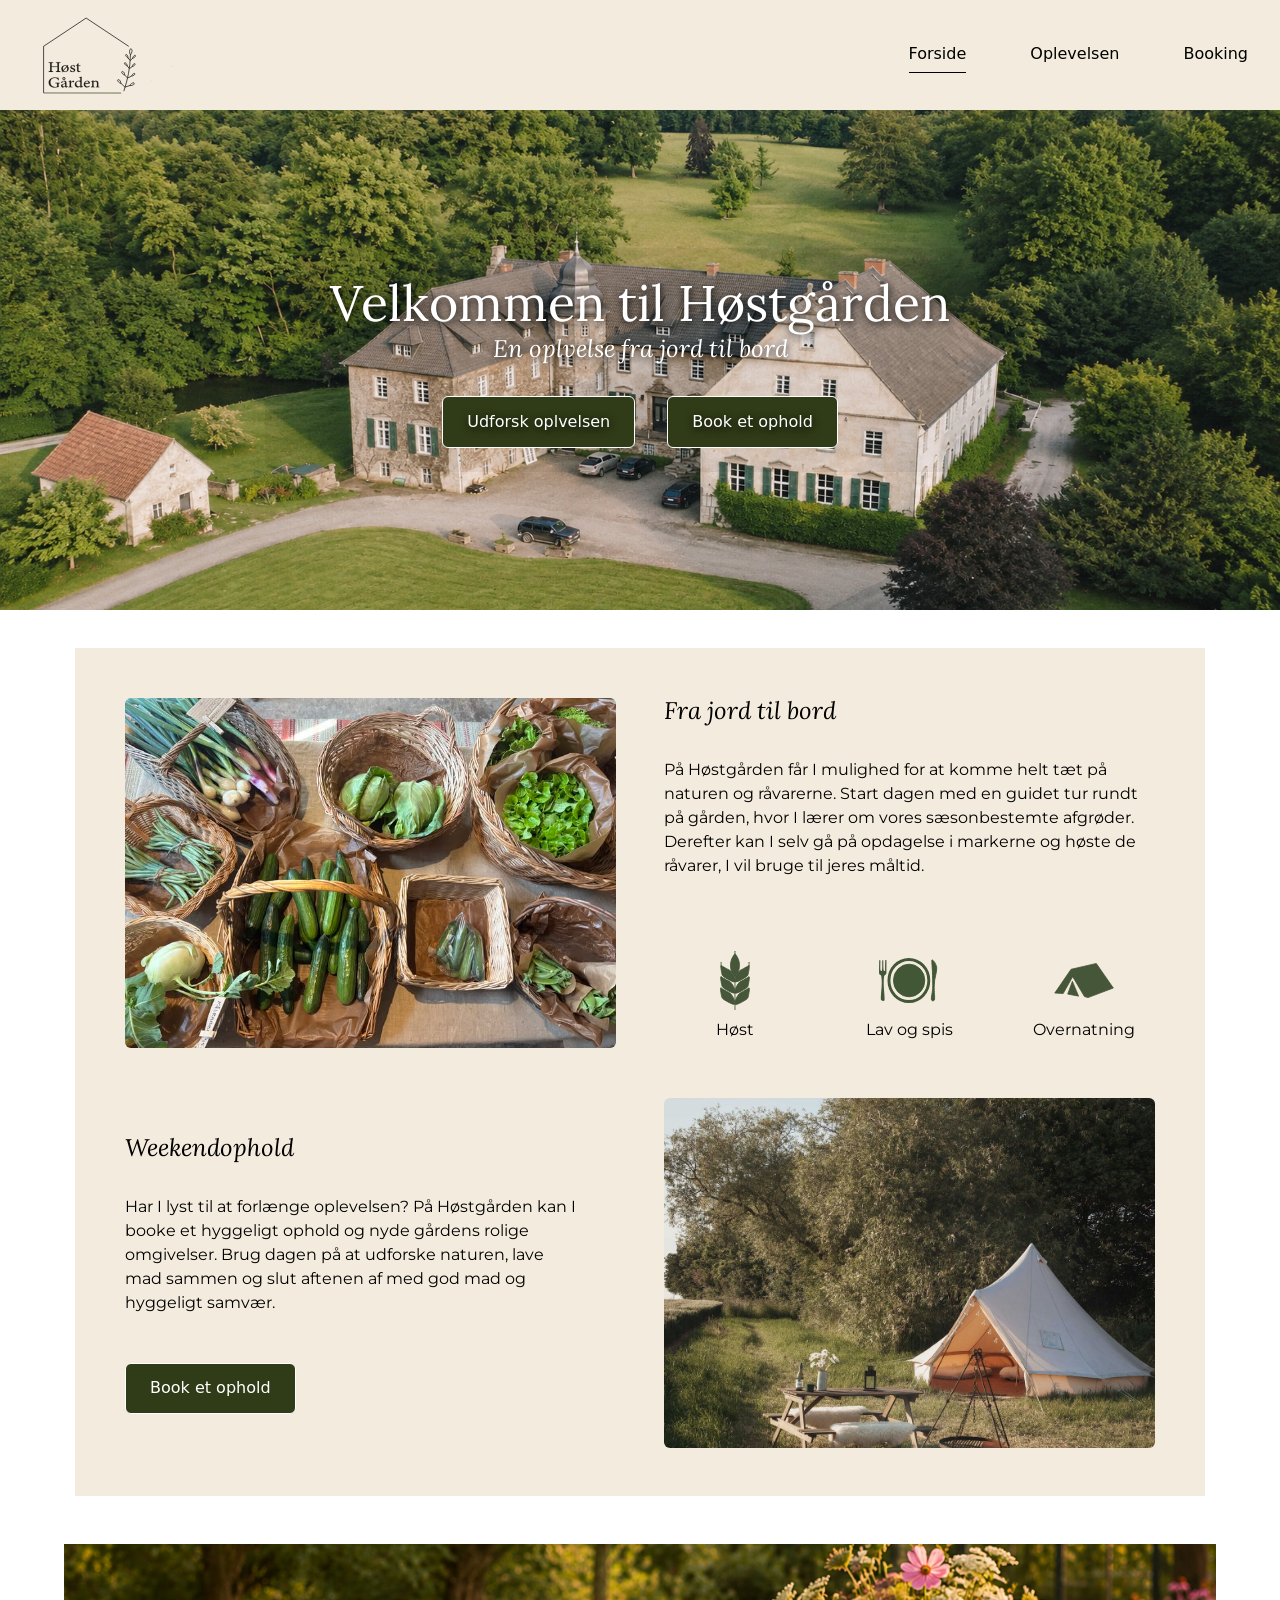
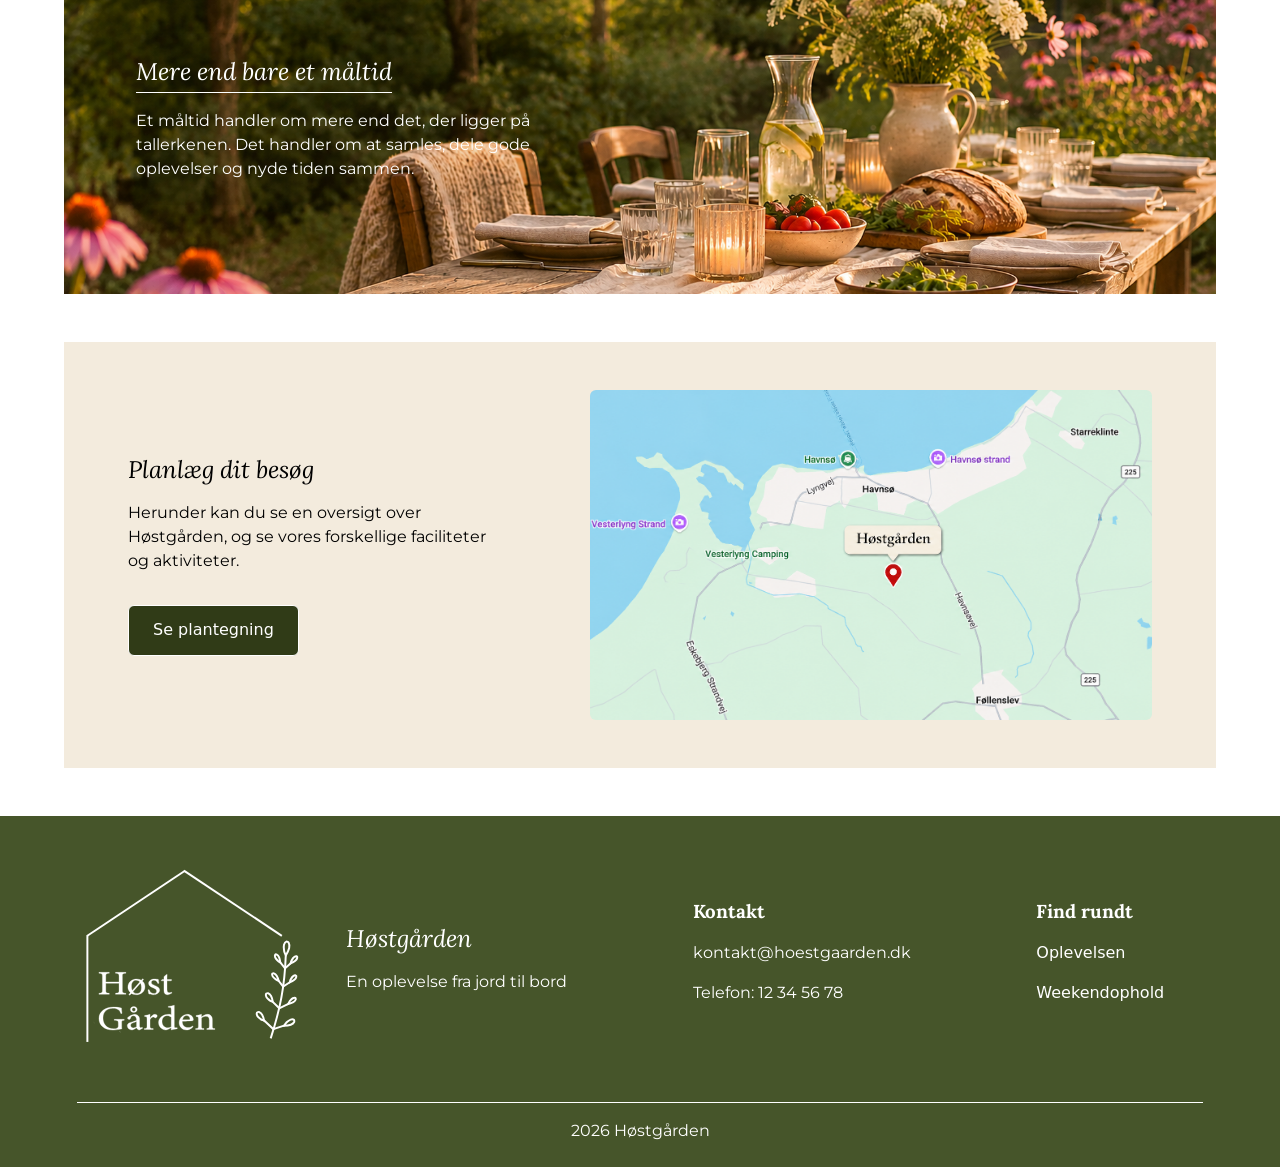
==== commit ea1a82c0: "FÆRDIGT SITE" ====
--- a/index.html
+++ b/index.html
@@ -121,8 +121,7 @@
       <div class="måltid-tekst">
         <h2>Mere end bare et måltid</h2>
         <p>Et måltid handler om mere end det, der ligger på tallerkenen. Det handler om at samles, dele gode
-          oplevelser og nyde
-          tiden sammen.</p>
+          oplevelser og nyde tiden sammen.</p>
       </div>
     </section>
 
--- a/style.css
+++ b/style.css
@@ -77,7 +77,7 @@
 
 /* HERO-SEKTION */
 .hero {
-  background-image: url(billeder/herobillede2.png);
+  background-image: url(billeder/herobilledeforsøg.png);
   background-size: cover;
   background-position: center;
   min-height: 500px;
@@ -265,8 +265,8 @@
   position-area: top;
 }
 
+/* SEKTION 3*/
 /* SEKTION 3: MERE END BARE ET MÅLTID */
-
 .måltid {
   background-image: url("billeder/langbord.png");
   background-size: cover;
